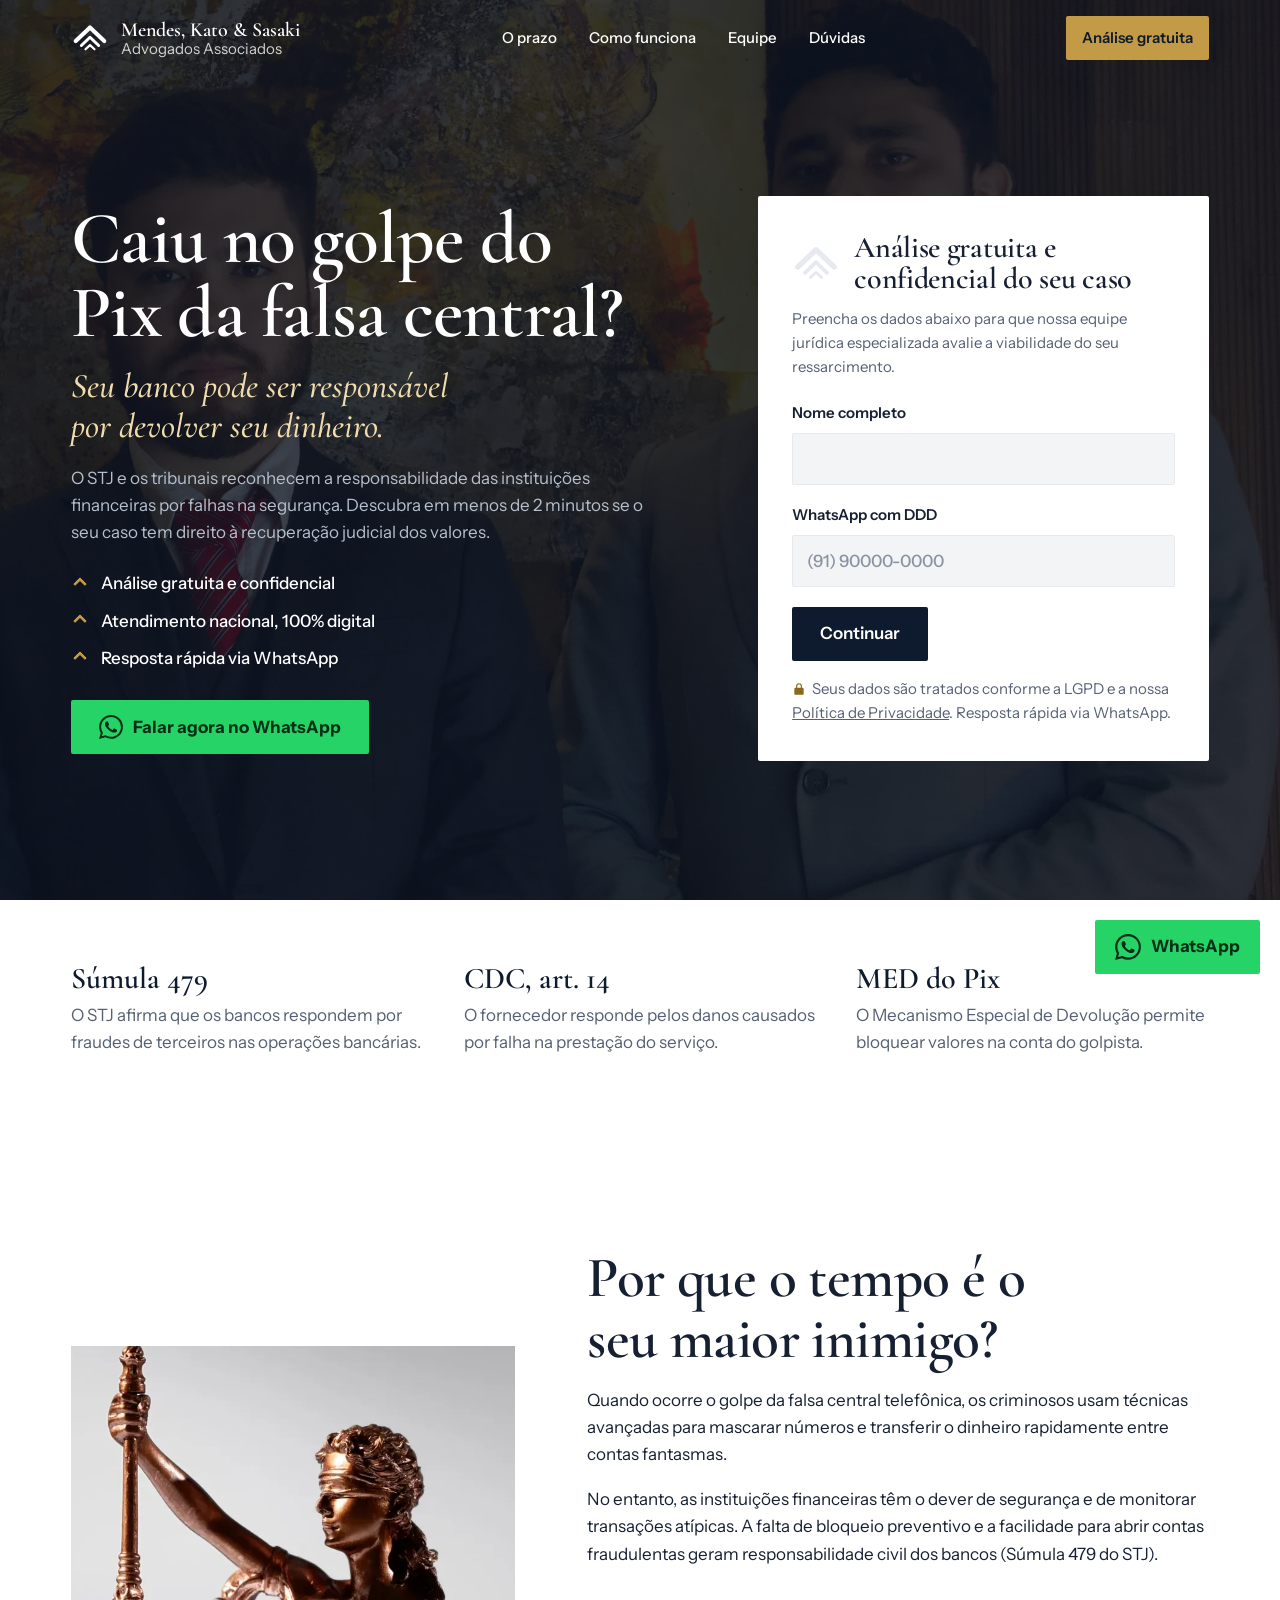
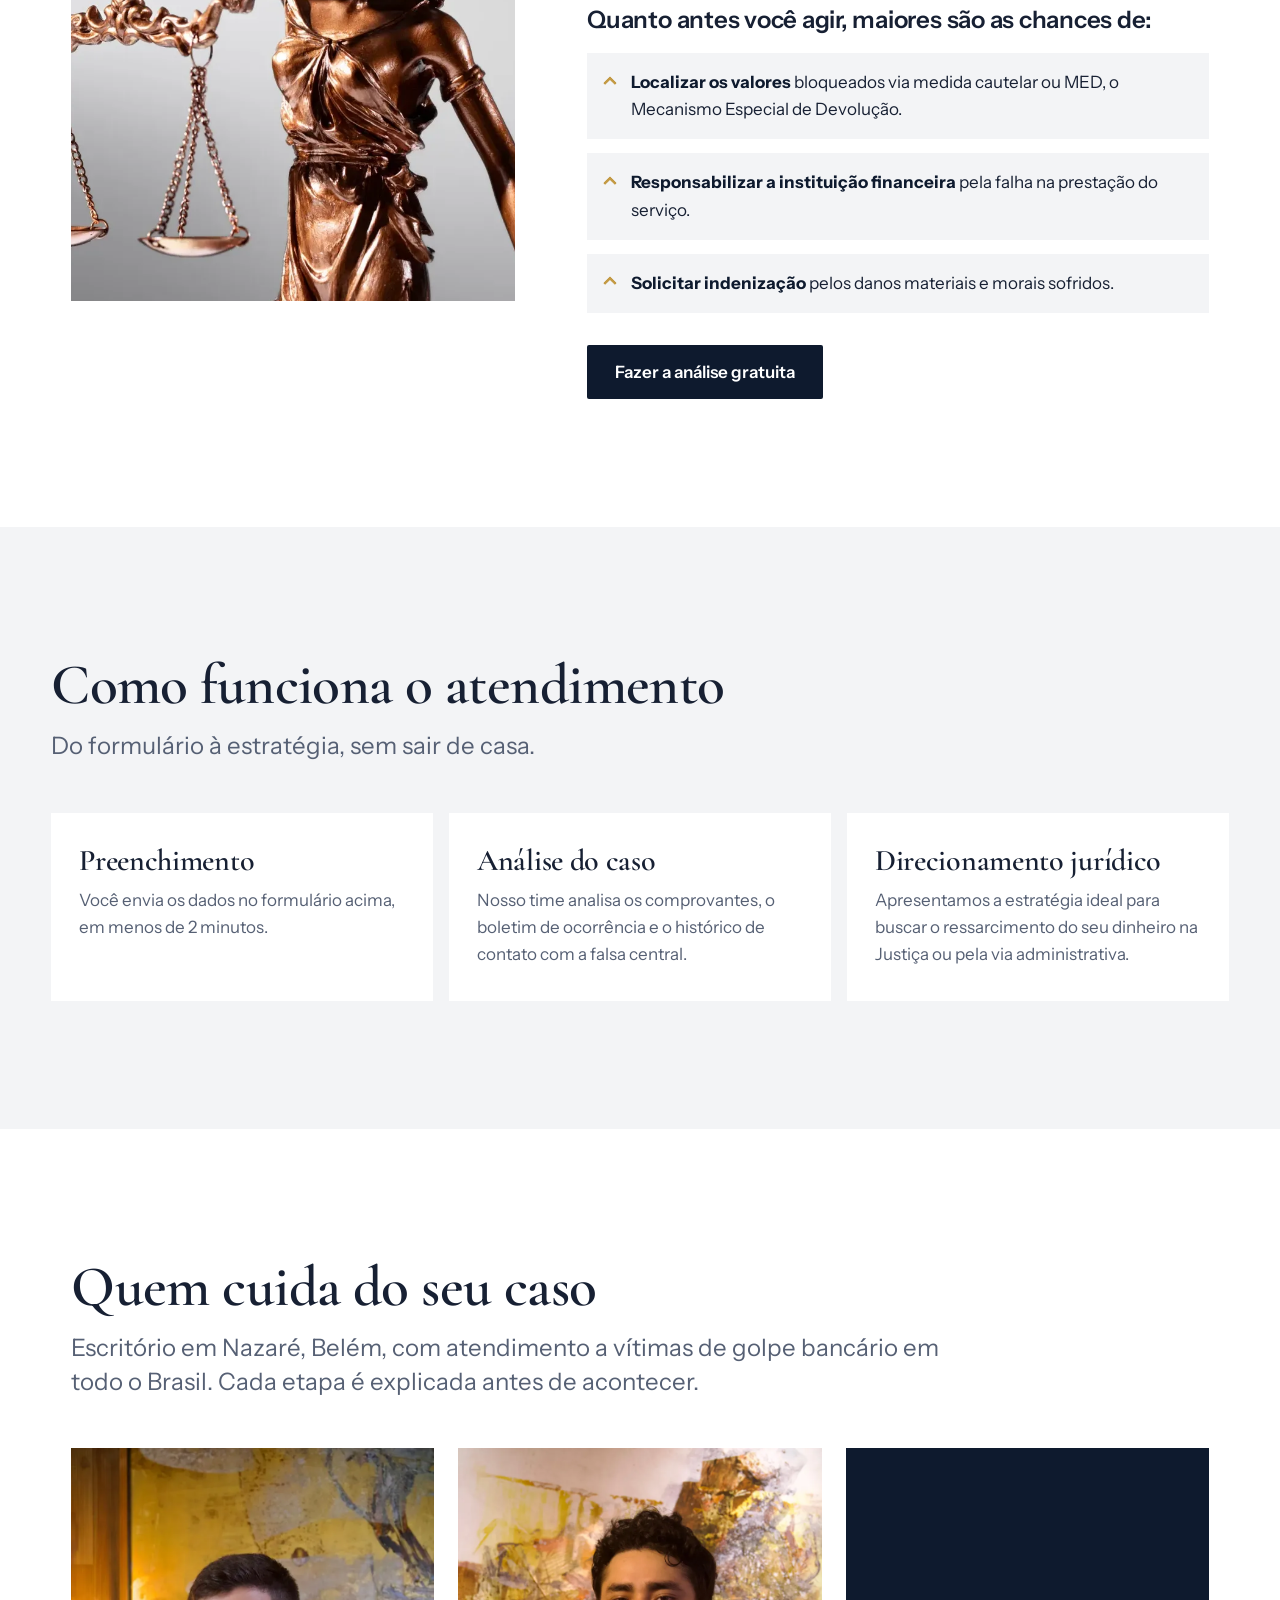
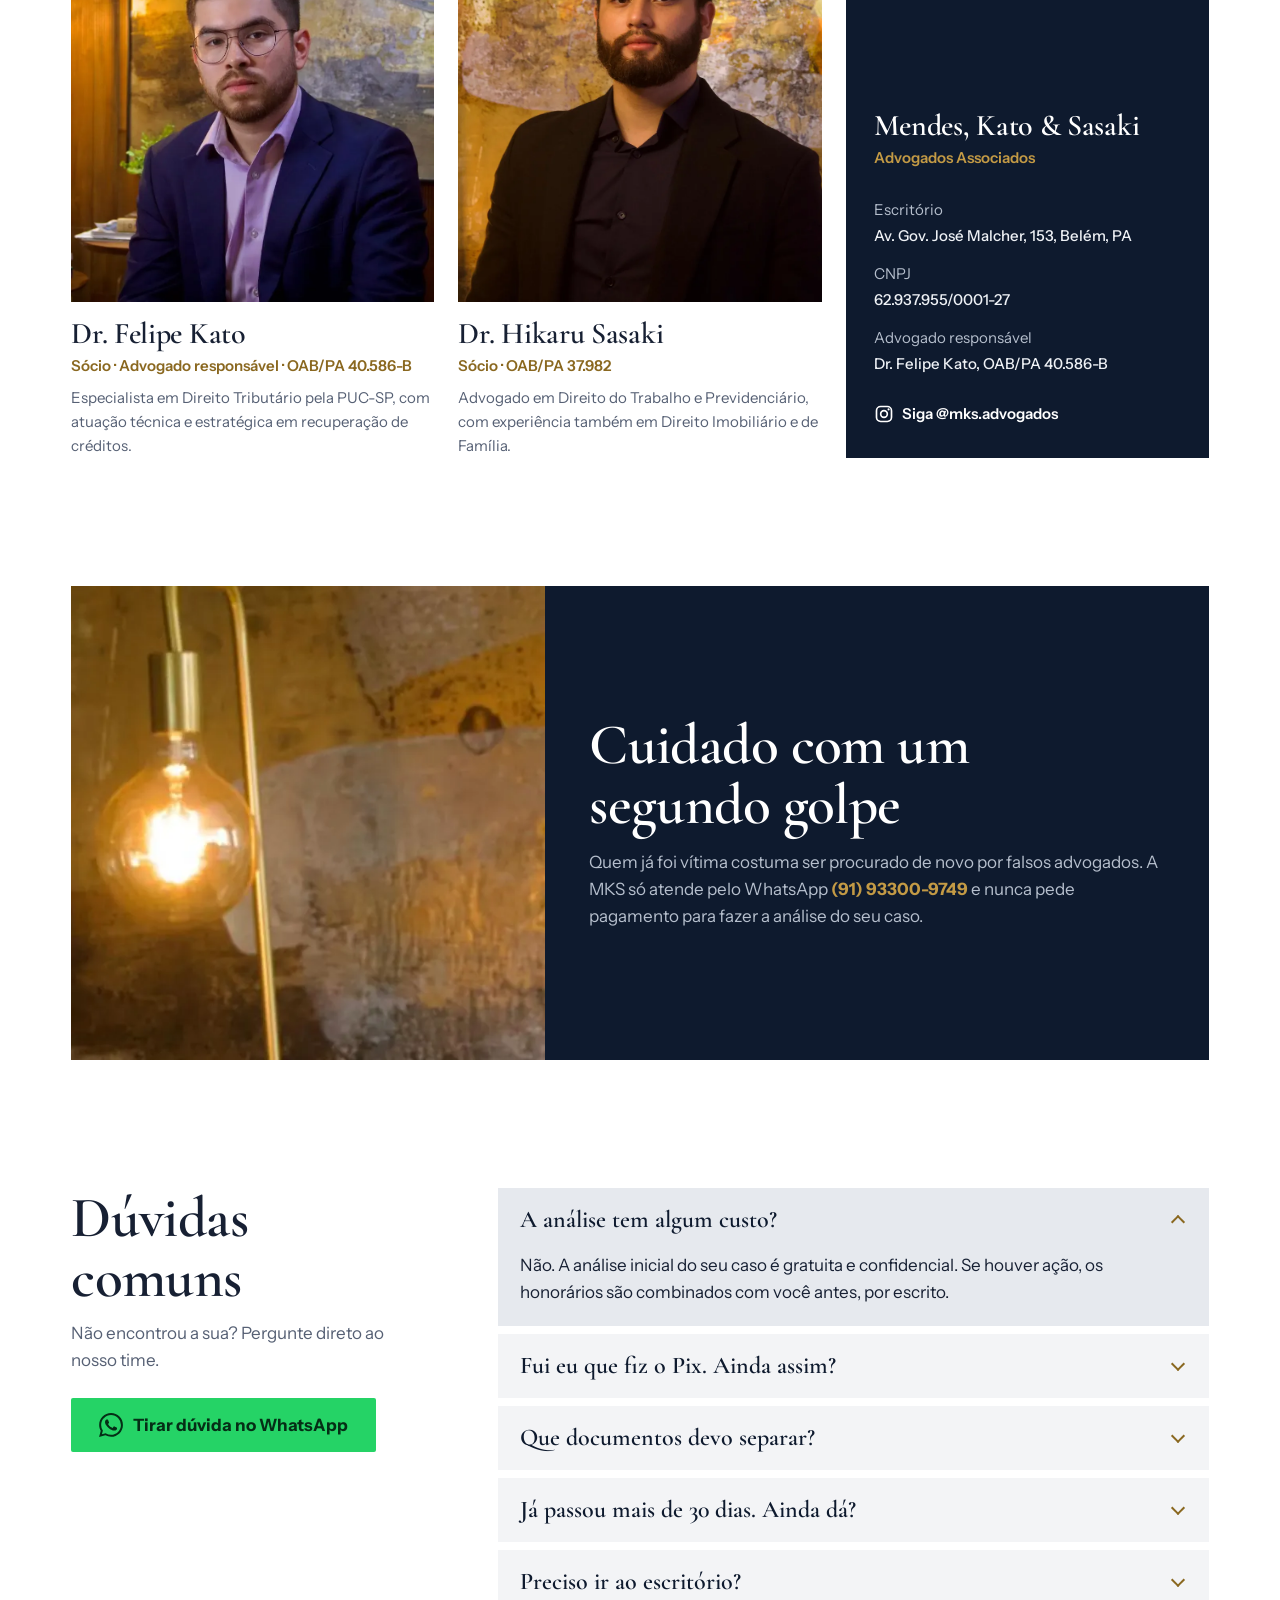
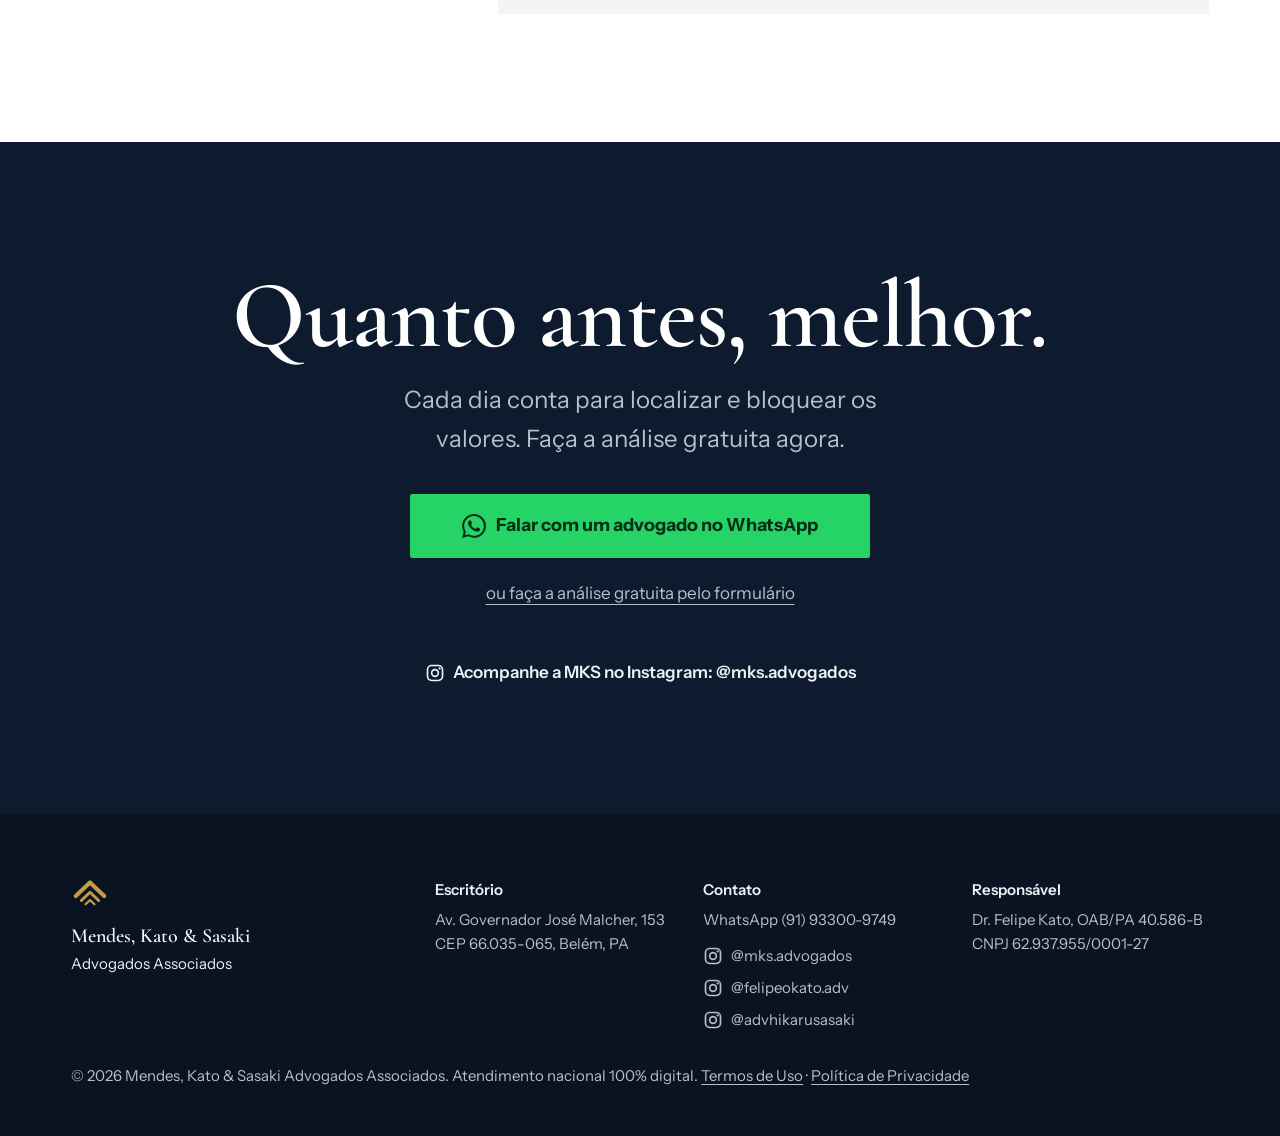
==== index.html @ 738fccf0 "Remove o Instagram dos sócios dos cards da equipe Co-Authored-By: Claude Opus 5.5 <noreply@anthropic" ====
<!doctype html>
<html lang="pt-BR">
<head>
  <meta charset="utf-8">
  <meta name="viewport" content="width=device-width, initial-scale=1">
  <title>Golpe do Pix da Falsa Central | MKS Advogados</title>
  <meta name="description" content="Caiu no golpe do Pix da falsa central? Seu banco pode ser responsável por devolver seu dinheiro. Análise gratuita e confidencial do seu caso pelo WhatsApp.">
  <meta name="theme-color" content="#0e1a2e">
  <meta property="og:title" content="Caiu no golpe do Pix da falsa central?">
  <meta property="og:description" content="Seu banco pode ser responsável por devolver seu dinheiro. Descubra em menos de 2 minutos.">
  <meta property="og:image" content="img/socios-wide.webp">
  <link rel="icon" href="favicon.ico">
  <link rel="preconnect" href="https://fonts.googleapis.com">
  <link rel="preconnect" href="https://fonts.gstatic.com" crossorigin>
  <link href="https://fonts.googleapis.com/css2?family=Cormorant+Garamond:ital,wght@0,500;0,600;1,500&family=Instrument+Sans:wght@400;500;600&display=swap" rel="stylesheet">
  <link rel="preload" as="image" href="img/socios-wide.webp">
  <link rel="stylesheet" href="css/style.css">
  <script>document.documentElement.classList.add('js')</script>
  <!-- Google Analytics, mesmo ID do site institucional -->
  <script async src="https://www.googletagmanager.com/gtag/js?id=G-9BD24FG4YH"></script>
  <script>
    window.dataLayer = window.dataLayer || [];
    function gtag() { dataLayer.push(arguments); }
    gtag('js', new Date());
    gtag('config', 'G-9BD24FG4YH');
  </script>
</head>
<body>
  <svg width="0" height="0" style="position:absolute" aria-hidden="true">
    <symbol id="wa" viewBox="0 0 24 24"><path fill="currentColor" d="M17.47 14.38c-.3-.15-1.76-.87-2.03-.97-.27-.1-.47-.15-.67.15-.2.3-.77.97-.94 1.16-.17.2-.35.22-.64.07-.3-.15-1.26-.46-2.39-1.47-.88-.79-1.48-1.76-1.65-2.06-.17-.3-.02-.46.13-.6.13-.14.3-.35.45-.52.15-.17.2-.3.3-.5.1-.2.05-.37-.03-.52-.07-.15-.67-1.61-.92-2.2-.24-.58-.49-.5-.67-.51h-.57c-.2 0-.52.07-.79.37-.27.3-1.04 1.02-1.04 2.48s1.07 2.88 1.21 3.07c.15.2 2.1 3.2 5.08 4.49.71.31 1.26.49 1.7.63.71.22 1.36.19 1.87.12.57-.09 1.76-.72 2-1.42.25-.69.25-1.29.18-1.41-.08-.13-.28-.2-.57-.35M12.05 21.79h-.01a9.87 9.87 0 0 1-5.03-1.38l-.36-.21-3.74.98 1-3.65-.24-.37a9.86 9.86 0 0 1-1.51-5.26c0-5.45 4.44-9.88 9.89-9.88 2.64 0 5.12 1.03 6.99 2.9a9.83 9.83 0 0 1 2.89 6.99c0 5.45-4.44 9.88-9.88 9.88m8.41-18.3A11.82 11.82 0 0 0 12.05 0C5.5 0 .16 5.34.16 11.89c0 2.1.55 4.14 1.59 5.95L.06 24l6.3-1.65a11.88 11.88 0 0 0 5.68 1.45h.01c6.55 0 11.89-5.34 11.89-11.89 0-3.18-1.24-6.17-3.48-8.42Z"/></symbol>
    <symbol id="mark" viewBox="0 0 100 80"><g fill="none" stroke="currentColor" stroke-linecap="round" stroke-linejoin="round"><path d="M12 48 50 12l38 36" stroke-width="11"/><path d="M27 60 50 38l23 22" stroke-width="8"/><path d="M38 70 50 59l12 11" stroke-width="6"/></g></symbol>
    <symbol id="ig" viewBox="0 0 24 24"><g fill="none" stroke="currentColor" stroke-width="2"><rect x="3" y="3" width="18" height="18" rx="5"/><circle cx="12" cy="12" r="4"/></g><circle cx="17.5" cy="6.5" r="1.3" fill="currentColor"/></symbol>
    <symbol id="lock" viewBox="0 0 24 24"><path fill="currentColor" d="M12 2a5 5 0 0 0-5 5v3H6a2 2 0 0 0-2 2v8a2 2 0 0 0 2 2h12a2 2 0 0 0 2-2v-8a2 2 0 0 0-2-2h-1V7a5 5 0 0 0-5-5Zm-3 8V7a3 3 0 1 1 6 0v3H9Z"/></symbol>
  </svg>

  <header class="top" id="topo">
    <a class="logo" href="#topo" aria-label="Mendes, Kato e Sasaki Advogados Associados, início">
      <svg class="logo-mark" aria-hidden="true"><use href="#mark"/></svg>
      <span class="logo-text"><span class="logo-name"><span class="logo-long">Mendes, Kato &amp; Sasaki</span><span class="logo-short">MKS Advogados</span></span><span class="logo-sub">Advogados Associados</span></span>
    </a>
    <nav class="top-nav" aria-label="Seções">
      <a href="#prazo">O prazo</a>
      <a href="#como">Como funciona</a>
      <a href="#equipe">Equipe</a>
      <a href="#duvidas">Dúvidas</a>
    </nav>
    <a class="btn btn-gold top-cta" href="#analise">Análise gratuita</a>
  </header>

  <main>
    <!-- Hero: foto dos sócios com véu navy, título à esquerda, formulário em card -->
    <section class="hero" aria-labelledby="hero-title">
      <img class="hero-bg" src="img/socios-wide.webp" width="2200" height="1377" alt="" fetchpriority="high">
      <div class="hero-inner">
        <div class="hero-copy">
          <h1 id="hero-title">Caiu no golpe do Pix da falsa central?</h1>
          <p class="hero-claim">Seu banco pode ser responsável por devolver seu dinheiro.</p>
          <p class="hero-lead">O STJ e os tribunais reconhecem a responsabilidade das instituições financeiras por falhas na segurança. Descubra em menos de 2 minutos se o seu caso tem direito à recuperação judicial dos valores.</p>
          <ul class="hero-points">
            <li>Análise gratuita e confidencial</li>
            <li>Atendimento nacional, 100% digital</li>
            <li>Resposta rápida via WhatsApp</li>
          </ul>
          <a class="btn btn-wa hero-wa" href="https://wa.me/5591933009749?text=Ol%C3%A1!%20Vim%20pelo%20site%20e%20quero%20falar%20sobre%20um%20golpe%20do%20Pix." target="_blank" rel="noopener"><svg aria-hidden="true"><use href="#wa"/></svg>Falar agora no WhatsApp</a>
        </div>

        <!-- Formulário: as três divisas do logo marcam as três etapas -->
        <div class="quiz" id="analise">
          <div class="quiz-head">
            <svg class="quiz-mark" viewBox="0 0 100 80" aria-hidden="true">
              <g fill="none" stroke-linecap="round" stroke-linejoin="round">
                <path class="chev chev-3" d="M12 48 50 12l38 36" stroke-width="11"/>
                <path class="chev chev-2" d="M27 60 50 38l23 22" stroke-width="8"/>
                <path class="chev chev-1" d="M38 70 50 59l12 11" stroke-width="6"/>
              </g>
            </svg>
            <h2 id="quiz-title">Análise gratuita e confidencial do seu caso</h2>
          </div>
          <p class="quiz-intro">Preencha os dados abaixo para que nossa equipe jurídica especializada avalie a viabilidade do seu ressarcimento.</p>
          <form class="quiz-form" id="quiz" novalidate aria-labelledby="quiz-title">
            <p class="sr-only" aria-live="polite" id="quiz-status">Etapa 1 de 3</p>

            <fieldset class="step is-on" data-step="1">
              <legend class="sr-only">Seus dados de contato</legend>
              <div class="field">
                <label for="nome">Nome completo</label>
                <input id="nome" name="nome" type="text" autocomplete="name" required aria-describedby="nome-erro">
                <p class="field-error" id="nome-erro" hidden>Escreva seu nome completo.</p>
              </div>
              <div class="field">
                <label for="whatsapp">WhatsApp com DDD</label>
                <input id="whatsapp" name="whatsapp" type="tel" inputmode="numeric" autocomplete="tel-national" required placeholder="(91) 90000-0000" aria-describedby="whatsapp-erro">
                <p class="field-error" id="whatsapp-erro" hidden>Digite o número com DDD, por exemplo (91) 98888-7777.</p>
              </div>
              <div class="step-actions">
                <button class="btn btn-navy" type="button" data-next>Continuar</button>
              </div>
            </fieldset>

            <fieldset class="step" data-step="2">
              <legend class="sr-only">Sobre o golpe</legend>
              <fieldset class="field group" aria-describedby="valor-erro">
                <legend>Qual valor aproximado foi perdido?</legend>
                <div class="choices">
                  <label class="choice"><input type="radio" name="valor" value="Até R$ 5.000" required><span>Até R$ 5.000</span></label>
                  <label class="choice"><input type="radio" name="valor" value="R$ 5.000 a R$ 20.000"><span>R$ 5.000 a R$ 20.000</span></label>
                  <label class="choice"><input type="radio" name="valor" value="Acima de R$ 20.000"><span>Acima de R$ 20.000</span></label>
                </div>
                <p class="field-error" id="valor-erro" hidden>Escolha uma faixa de valor.</p>
              </fieldset>
              <fieldset class="field group" aria-describedby="quando-erro">
                <legend>Há quanto tempo ocorreu o golpe?</legend>
                <div class="choices choices-2">
                  <label class="choice"><input type="radio" name="quando" value="Menos de 48 horas" required><span>Menos de 48 horas</span></label>
                  <label class="choice"><input type="radio" name="quando" value="Menos de 7 dias"><span>Menos de 7 dias</span></label>
                  <label class="choice"><input type="radio" name="quando" value="Entre 7 e 30 dias"><span>Entre 7 e 30 dias</span></label>
                  <label class="choice"><input type="radio" name="quando" value="Mais de 30 dias"><span>Mais de 30 dias</span></label>
                </div>
                <p class="field-error" id="quando-erro" hidden>Escolha quando aconteceu.</p>
              </fieldset>
              <div class="step-actions">
                <button class="btn btn-navy" type="button" data-next>Continuar</button>
                <button class="link" type="button" data-back>Voltar</button>
              </div>
            </fieldset>

            <fieldset class="step" data-step="3">
              <legend class="sr-only">Seu banco</legend>
              <div class="field">
                <label for="banco">Nome do banco onde você tem conta</label>
                <input id="banco" name="banco" type="text" list="bancos" autocomplete="off" required aria-describedby="banco-erro">
                <datalist id="bancos">
                  <option value="Banpará"><option value="Banco do Brasil"><option value="Caixa"><option value="Itaú"><option value="Bradesco"><option value="Santander"><option value="Nubank"><option value="Inter"><option value="C6 Bank"><option value="PicPay"><option value="Mercado Pago"><option value="Banco da Amazônia">
                </datalist>
                <p class="field-error" id="banco-erro" hidden>Escreva o nome do seu banco.</p>
              </div>
              <div class="step-actions">
                <button class="btn btn-wa btn-cta" type="submit"><svg aria-hidden="true"><use href="#wa"/></svg>Quero verificar se posso recuperar meu dinheiro</button>
                <button class="link" type="button" data-back>Voltar</button>
              </div>
            </fieldset>
          </form>
          <p class="quiz-note"><svg aria-hidden="true"><use href="#lock"/></svg>Seus dados são tratados conforme a LGPD e a nossa <a href="privacidade.html">Política de Privacidade</a>. Resposta rápida via WhatsApp.</p>
          <noscript><p class="quiz-note"><a href="https://wa.me/5591933009749">Fale direto pelo WhatsApp: (91) 93300-9749</a></p></noscript>
        </div>
      </div>
    </section>

    <!-- Faixa de fundamentos -->
    <section class="basis" aria-labelledby="basis-title">
      <h2 id="basis-title" class="sr-only">Fundamentos</h2>
      <div class="basis-item" data-reveal>
        <p class="basis-big">Súmula 479</p>
        <p>O STJ afirma que os bancos respondem por fraudes de terceiros nas operações bancárias.</p>
      </div>
      <div class="basis-item" data-reveal>
        <p class="basis-big">CDC, art. 14</p>
        <p>O fornecedor responde pelos danos causados por falha na prestação do serviço.</p>
      </div>
      <div class="basis-item" data-reveal>
        <p class="basis-big">MED do Pix</p>
        <p>O Mecanismo Especial de Devolução permite bloquear valores na conta do golpista.</p>
      </div>
    </section>

    <!-- O prazo: foto à esquerda, texto e chances à direita -->
    <section class="split prazo" id="prazo" aria-labelledby="prazo-title">
      <figure class="split-media" data-reveal>
        <img src="img/justica.webp" width="750" height="1000" alt="Estátua da Justiça com a balança erguida" loading="lazy">
      </figure>
      <div class="split-text">
        <h2 id="prazo-title" data-reveal>Por que o tempo é o seu maior inimigo?</h2>
        <p data-reveal>Quando ocorre o golpe da falsa central telefônica, os criminosos usam técnicas avançadas para mascarar números e transferir o dinheiro rapidamente entre contas fantasmas.</p>
        <p data-reveal>No entanto, as instituições financeiras têm o dever de segurança e de monitorar transações atípicas. A falta de bloqueio preventivo e a facilidade para abrir contas fraudulentas geram responsabilidade civil dos bancos (Súmula 479 do STJ).</p>
        <h3 data-reveal>Quanto antes você agir, maiores são as chances de:</h3>
        <ul class="chances">
          <li data-reveal><strong>Localizar os valores</strong> bloqueados via medida cautelar ou MED, o Mecanismo Especial de Devolução.</li>
          <li data-reveal><strong>Responsabilizar a instituição financeira</strong> pela falha na prestação do serviço.</li>
          <li data-reveal><strong>Solicitar indenização</strong> pelos danos materiais e morais sofridos.</li>
        </ul>
        <a class="btn btn-navy" href="#analise" data-reveal>Fazer a análise gratuita</a>
      </div>
    </section>

    <!-- Como funciona: três etapas lado a lado -->
    <section class="steps" id="como" aria-labelledby="como-title">
      <div class="steps-head">
        <h2 id="como-title" data-reveal>Como funciona o atendimento</h2>
        <p data-reveal>Do formulário à estratégia, sem sair de casa.</p>
      </div>
      <ol class="steps-list">
        <li data-reveal>
          <h3>Preenchimento</h3>
          <p>Você envia os dados no formulário acima, em menos de 2 minutos.</p>
        </li>
        <li data-reveal>
          <h3>Análise do caso</h3>
          <p>Nosso time analisa os comprovantes, o boletim de ocorrência e o histórico de contato com a falsa central.</p>
        </li>
        <li data-reveal>
          <h3>Direcionamento jurídico</h3>
          <p>Apresentamos a estratégia ideal para buscar o ressarcimento do seu dinheiro na Justiça ou pela via administrativa.</p>
        </li>
      </ol>
    </section>

    <!-- Equipe -->
    <section class="team" id="equipe" aria-labelledby="team-title">
      <div class="team-head">
        <h2 id="team-title" data-reveal>Quem cuida do seu caso</h2>
        <p data-reveal>Escritório em Nazaré, Belém, com atendimento a vítimas de golpe bancário em todo o Brasil. Cada etapa é explicada antes de acontecer.</p>
      </div>
      <div class="team-grid">
        <article class="person" data-reveal>
          <div class="person-photo"><img src="img/felipe.webp" width="853" height="1066" alt="Dr. Felipe Kato" loading="lazy"></div>
          <h3>Dr. Felipe Kato</h3>
          <p class="person-role">Sócio · Advogado responsável · OAB/PA 40.586-B</p>
          <p>Especialista em Direito Tributário pela PUC-SP, com atuação técnica e estratégica em recuperação de créditos.</p>
        </article>
        <article class="person" data-reveal>
          <div class="person-photo"><img src="img/hikaru.webp" width="900" height="1125" alt="Dr. Hikaru Sasaki" loading="lazy"></div>
          <h3>Dr. Hikaru Sasaki</h3>
          <p class="person-role">Sócio · OAB/PA 37.982</p>
          <p>Advogado em Direito do Trabalho e Previdenciário, com experiência também em Direito Imobiliário e de Família.</p>
        </article>
        <aside class="team-card" data-reveal>
          <h3 class="team-card-name">Mendes, Kato &amp; Sasaki</h3>
          <p class="team-card-role">Advogados Associados</p>
          <dl>
            <div><dt>Escritório</dt><dd>Av. Gov. José Malcher, 153, Belém, PA</dd></div>
            <div><dt>CNPJ</dt><dd>62.937.955/0001-27</dd></div>
            <div><dt>Advogado responsável</dt><dd>Dr. Felipe Kato, OAB/PA 40.586-B</dd></div>
          </dl>
          <a class="team-ig" href="https://www.instagram.com/mks.advogados/" target="_blank" rel="noopener"><svg aria-hidden="true"><use href="#ig"/></svg>Siga @mks.advogados</a>
        </aside>
      </div>
    </section>

    <!-- Aviso anti-golpe -->
    <section class="alert" aria-labelledby="alert-title">
      <img class="alert-bg" src="img/luminaria.webp" width="600" height="600" alt="" loading="lazy">
      <div class="alert-text">
        <h2 id="alert-title" data-reveal>Cuidado com um segundo golpe</h2>
        <p data-reveal>Quem já foi vítima costuma ser procurado de novo por falsos advogados. A MKS só atende pelo WhatsApp <strong>(91) 93300-9749</strong> e nunca pede pagamento para fazer a análise do seu caso.</p>
      </div>
    </section>

    <!-- Dúvidas -->
    <section class="faq" id="duvidas" aria-labelledby="faq-title">
      <div class="faq-head">
        <h2 id="faq-title" data-reveal>Dúvidas comuns</h2>
        <p data-reveal>Não encontrou a sua? Pergunte direto ao nosso time.</p>
        <a class="btn btn-wa" href="https://wa.me/5591933009749?text=Ol%C3%A1!%20Tenho%20uma%20d%C3%BAvida%20sobre%20golpe%20do%20Pix." target="_blank" rel="noopener" data-reveal><svg aria-hidden="true"><use href="#wa"/></svg>Tirar dúvida no WhatsApp</a>
      </div>
      <div class="qa" data-reveal>
        <details open>
          <summary>A análise tem algum custo?</summary>
          <p>Não. A análise inicial do seu caso é gratuita e confidencial. Se houver ação, os honorários são combinados com você antes, por escrito.</p>
        </details>
        <details>
          <summary>Fui eu que fiz o Pix. Ainda assim?</summary>
          <p>Sim, vale analisar. Na falsa central, o criminoso costuma usar dados que só o banco deveria ter, e a falta de bloqueio de uma transação atípica pesa na avaliação.</p>
        </details>
        <details>
          <summary>Que documentos devo separar?</summary>
          <p>Comprovante do Pix, prints da conversa ou registro das ligações, número ou chave usada pelo golpista, extrato do dia e o boletim de ocorrência.</p>
        </details>
        <details>
          <summary>Já passou mais de 30 dias. Ainda dá?</summary>
          <p>Pode dar. O MED funciona melhor nos primeiros dias, mas a responsabilização do banco na Justiça tem prazo bem maior. Cada caso é avaliado pelos fatos.</p>
        </details>
        <details>
          <summary>Preciso ir ao escritório?</summary>
          <p>Não. O atendimento é 100% digital, pelo WhatsApp e por videochamada, em todo o Brasil.</p>
        </details>
      </div>
    </section>

    <!-- Fechamento -->
    <section class="close" aria-labelledby="close-title">
      <h2 id="close-title" data-reveal>Quanto antes, melhor.</h2>
      <p data-reveal>Cada dia conta para localizar e bloquear os valores. Faça a análise gratuita agora.</p>
      <div class="close-actions" data-reveal>
        <a class="btn btn-wa btn-big" href="https://wa.me/5591933009749?text=Ol%C3%A1!%20Vim%20pelo%20site%20e%20quero%20falar%20sobre%20um%20golpe%20do%20Pix." target="_blank" rel="noopener"><svg aria-hidden="true"><use href="#wa"/></svg>Falar com um advogado no WhatsApp</a>
        <a class="link" href="#analise">ou faça a análise gratuita pelo formulário</a>
      </div>
      <a class="close-ig" href="https://www.instagram.com/mks.advogados/" target="_blank" rel="noopener" data-reveal><svg aria-hidden="true"><use href="#ig"/></svg>Acompanhe a MKS no Instagram: @mks.advogados</a>
    </section>
  </main>

  <footer class="foot">
    <div class="foot-brand">
      <svg class="logo-mark" aria-hidden="true"><use href="#mark"/></svg>
      <p class="logo-name">Mendes, Kato &amp; Sasaki</p>
      <p>Advogados Associados</p>
    </div>
    <div><p class="foot-h">Escritório</p><p>Av. Governador José Malcher, 153<br>CEP 66.035-065, Belém, PA</p></div>
    <div><p class="foot-h">Contato</p><p><a href="https://wa.me/5591933009749" target="_blank" rel="noopener">WhatsApp (91) 93300-9749</a></p><p class="foot-social"><a href="https://www.instagram.com/mks.advogados/" target="_blank" rel="noopener"><svg aria-hidden="true"><use href="#ig"/></svg>@mks.advogados</a><a href="https://www.instagram.com/felipeokato.adv/" target="_blank" rel="noopener"><svg aria-hidden="true"><use href="#ig"/></svg>@felipeokato.adv</a><a href="https://www.instagram.com/advhikarusasaki/" target="_blank" rel="noopener"><svg aria-hidden="true"><use href="#ig"/></svg>@advhikarusasaki</a></p></div>
    <div><p class="foot-h">Responsável</p><p>Dr. Felipe Kato, OAB/PA 40.586-B<br>CNPJ 62.937.955/0001-27</p></div>
    <p class="foot-legal">© 2026 Mendes, Kato &amp; Sasaki Advogados Associados. Atendimento nacional 100% digital. <a href="privacidade.html#termos">Termos de Uso</a> · <a href="privacidade.html">Política de Privacidade</a></p>
  </footer>

  <a class="wa-tab btn-wa" href="https://wa.me/5591933009749?text=Ol%C3%A1!%20Vim%20pelo%20site%20e%20quero%20falar%20sobre%20um%20golpe%20do%20Pix." target="_blank" rel="noopener" aria-label="Falar no WhatsApp">
    <svg aria-hidden="true"><use href="#wa"/></svg><span>WhatsApp</span>
  </a>

  <script src="js/main.js" defer></script>
</body>
</html>
---- css/style.css ----
/* Mendes, Kato & Sasaki — landing golpe do Pix.
   Inspirada nos sites dos grandes escritórios: foto grande, serifa nos títulos, branco, navy e dourado. Mobile first. */
:root {
  --white: #ffffff;
  --mist: #f3f4f6;        /* faixas claras */
  --mist-2: #e6e9ee;
  --navy: #0e1a2e;        /* navy do logo */
  --navy-2: #16243d;
  --navy-deep: #0a1322;
  --ink: #172033;
  --muted: #566074;
  --on-navy: #eef1f5;
  --on-navy-muted: #b6bfcd;
  --gold: #c39a45;        /* ouro do quadro do escritório */
  --gold-hover: #d3ac5a;
  --gold-text: #8a6820;

  --m: clamp(20px, 4vw, 64px);
  --max: 1240px;
  --gap: clamp(88px, 10vw, 160px);

  --serif: "Cormorant Garamond", Georgia, serif;
  --sans: "Instrument Sans", system-ui, sans-serif;
  --step-small: 0.9375rem;
  --step-body: clamp(1rem, 0.97rem + 0.15vw, 1.0625rem);
  --step-lead: clamp(1.25rem, 1.1rem + 0.6vw, 1.5rem);
  --step-head: clamp(2.25rem, 1.5rem + 2.6vw, 3.75rem);
  --step-display: clamp(2.5rem, 1.4rem + 4vw, 5rem);

  --ease: cubic-bezier(.2, .7, .2, 1);
}

*, *::before, *::after { box-sizing: border-box; }
* { margin: 0; }
html { scroll-behavior: smooth; -webkit-text-size-adjust: 100%; }
body {
  background: var(--white); color: var(--ink);
  font: 400 var(--step-body)/1.6 var(--sans);
  -webkit-font-smoothing: antialiased; overflow-x: clip;
}
img, svg { display: block; max-width: 100%; }
img { height: auto; }
a { color: inherit; }
::selection { background: var(--gold); color: var(--navy); }
:focus-visible { outline: 3px solid var(--gold); outline-offset: 3px; }
.sr-only { position: absolute; width: 1px; height: 1px; overflow: hidden; clip-path: inset(50%); white-space: nowrap; }
h1, h2, h3 { font-family: var(--serif); font-weight: 600; letter-spacing: -0.01em; line-height: 1.05; text-wrap: balance; }
h2 { font-size: var(--step-head); }

/* Botões */
.btn {
  display: inline-flex; align-items: center; justify-content: center; gap: 10px;
  min-height: 54px; padding: 14px 28px; border: 0; border-radius: 2px;
  font: 600 var(--step-body)/1.2 var(--sans); text-decoration: none; text-align: center; cursor: pointer;
  transition: transform .25s var(--ease), background-color .25s var(--ease), color .25s;
}
.btn svg { width: 20px; height: 20px; }
.btn:hover { transform: translateY(-2px); }
.btn:active { transform: translateY(1px) scale(.98); }
.btn-gold { background: var(--gold); color: var(--navy); }
.btn-gold:hover { background: var(--gold-hover); }
.btn-navy { background: var(--navy); color: var(--white); }
.btn-navy:hover { background: var(--navy-2); }
/* CTA do WhatsApp: verde da marca, brilho que passa e pulso, pedidos do cliente */
.btn-wa {
  position: relative; overflow: hidden; isolation: isolate;
  background: #25d366; color: #052e16; font-weight: 700;
  animation: wa-pulse 2.4s ease-out infinite;
}
.btn-wa svg { width: 24px; height: 24px; flex: none; }
.btn-wa:hover { background: #2ee673; }
.btn-wa::after {
  content: ""; position: absolute; inset: 0; z-index: -1; pointer-events: none;
  background: linear-gradient(110deg, transparent 30%, rgba(255,255,255,.65) 50%, transparent 70%); /* taste-skill-ignore: brilho pedido pelo cliente */
  transform: translateX(-130%); animation: wa-sheen 3.2s ease-in-out infinite;
}
@keyframes wa-sheen { 0%, 55% { transform: translateX(-130%); } 100% { transform: translateX(130%); } }
@keyframes wa-pulse {
  0% { box-shadow: 0 0 0 0 rgba(37, 211, 102, .55); } /* taste-skill-ignore: pulso pedido pelo cliente */
  70%, 100% { box-shadow: 0 0 0 16px rgba(37, 211, 102, 0); } /* taste-skill-ignore */
}
.btn-big { min-height: 64px; padding: 18px 34px; font-size: 1.125rem; }
.hero-wa { margin-top: 28px; }

.link {
  background: none; border: 0; padding: 12px 4px; cursor: pointer; font: inherit; color: inherit;
  text-decoration: underline; text-decoration-thickness: 1px; text-underline-offset: 5px;
  transition: text-underline-offset .2s var(--ease);
}
.link:hover { text-underline-offset: 8px; }

/* ---------- Topo ---------- */
.top {
  position: fixed; inset: 0 0 auto; z-index: 30;
  display: flex; align-items: center; justify-content: space-between; gap: 24px;
  padding: 16px max(var(--m), calc((100% - var(--max)) / 2 + var(--m))); color: var(--white);
  transition: background-color .35s var(--ease), color .35s var(--ease), padding .35s var(--ease);
}
.top.is-solid { background: var(--white); color: var(--navy); padding-top: 10px; padding-bottom: 10px; }
.logo { display: flex; align-items: center; gap: 12px; text-decoration: none; }
.logo-mark { width: 38px; height: 30px; flex: none; }
.logo-text { display: grid; line-height: 1.1; }
.logo-name { font-family: var(--serif); font-size: 1.25rem; font-weight: 600; }
.logo-sub { font-size: var(--step-small); opacity: .8; }
.logo-long, .logo-sub { display: none; } /* no celular, nome curto numa linha */
.logo-name { white-space: nowrap; }
.top-nav { display: none; gap: 32px; font-size: var(--step-small); font-weight: 500; }
.top-nav a { text-decoration: none; position: relative; padding: 6px 0; }
.top-nav a::after { content: ""; position: absolute; left: 0; right: 0; bottom: 0; height: 2px; background: var(--gold); transform: scaleX(0); transform-origin: left; transition: transform .3s var(--ease); }
.top-nav a:hover::after { transform: scaleX(1); }
.top-cta { min-height: 44px; padding: 10px 16px; font-size: var(--step-small); white-space: nowrap; }

/* ---------- Hero ---------- */
.hero { position: relative; overflow: hidden; color: var(--white); background: var(--navy); }
.hero-bg {
  position: absolute; inset: 0; width: 100%; height: 100%; object-fit: cover; object-position: 50% 25%;
  animation: slowzoom 22s ease-in-out infinite alternate;
}
@keyframes slowzoom { from { transform: scale(1.02); } to { transform: scale(1.12); } }
.hero::before { content: ""; position: absolute; inset: 0; background: rgba(10, 19, 34, .78); z-index: 1; } /* véu navy sobre a foto */
.hero-inner { position: relative; z-index: 2; max-width: var(--max); margin: 0 auto; padding: 112px var(--m) 48px; display: grid; gap: 32px; }
.hero h1 { font-size: var(--step-display); line-height: 1; }
.hero-claim { margin-top: 18px; font-family: var(--serif); font-size: clamp(1.5rem, 1.2rem + 1.2vw, 2.25rem); line-height: 1.15; font-style: italic; font-weight: 500; color: #f1dcae; max-width: 26ch; }
.hero-lead { margin-top: 18px; max-width: 54ch; color: var(--on-navy-muted); }
.hero-points { list-style: none; padding: 0; margin-top: 24px; display: grid; gap: 10px; font-weight: 500; }
.hero-points li, .chances li { position: relative; padding-left: 30px; }
.hero-points li::before, .chances li::before {
  content: ""; position: absolute; left: 4px; top: .5em; width: 10px; height: 10px;
  border-left: 3px solid var(--gold); border-top: 3px solid var(--gold); border-radius: 1px;
  transform: rotate(45deg); /* a divisa do logo como marcador */
}
.hero-copy > * { animation: rise .9s var(--ease) both; }
.hero-claim { animation-delay: .1s; }
.hero-lead { animation-delay: .2s; }
.hero-points { animation-delay: .3s; }
@keyframes rise { from { opacity: 0; transform: translateY(24px); } to { opacity: 1; transform: none; } }

/* ---------- Formulário ---------- */
.quiz { background: var(--white); color: var(--ink); padding: 28px 22px; border-radius: 2px; animation: rise 1s var(--ease) .35s both; scroll-margin-top: 90px; }
.quiz-head { display: flex; align-items: center; gap: 14px; }
.quiz-mark { width: 40px; flex: none; }
.chev { stroke: var(--mist-2); transition: stroke .6s var(--ease); }
.chev.is-lit { stroke: var(--gold); }
.quiz h2 { font-size: 1.625rem; line-height: 1.05; }
.quiz-intro { margin-top: 12px; color: var(--muted); font-size: var(--step-small); }
.quiz-form { margin-top: 22px; }
.step, .group { border: 0; padding: 0; margin: 0; min-width: 0; }
.js .step { display: none; }
.js .step.is-on { display: block; animation: rise .5s var(--ease); }
.step + .step { margin-top: 28px; }
.js .step + .step { margin-top: 0; }
.field + .field { margin-top: 18px; }
.field label:not(.choice), .group legend { display: block; margin-bottom: 8px; font-weight: 600; font-size: var(--step-small); padding: 0; }
.quiz input[type="text"], .quiz input[type="tel"] {
  width: 100%; min-height: 52px; padding: 12px 14px;
  background: var(--mist); color: var(--ink);
  border: 1.5px solid var(--mist-2); border-radius: 2px;
  font: 500 var(--step-body) var(--sans); transition: border-color .2s, background-color .2s;
}
.quiz input::placeholder { color: #8a93a3; }
.quiz input:focus { outline: none; border-color: var(--gold); background: var(--white); }
.quiz input[aria-invalid="true"] { border-color: #c2412d; }
.choices { display: grid; gap: 8px; }
.choices-2 { grid-template-columns: 1fr 1fr; }
.choice { position: relative; cursor: pointer; }
.choice input { position: absolute; inset: 0; opacity: 0; cursor: pointer; }
.choice span {
  display: flex; align-items: center; justify-content: center; min-height: 50px; padding: 8px 10px;
  background: var(--mist); border: 1.5px solid var(--mist-2); border-radius: 2px;
  text-align: center; line-height: 1.2; font-weight: 500; font-size: var(--step-small);
  transition: background-color .2s, color .2s, border-color .2s, transform .2s var(--ease);
}
.choice:hover span { transform: translateY(-2px); border-color: var(--gold); }
.choice input:checked + span { background: var(--navy); border-color: var(--navy); color: var(--white); }
.choice input:focus-visible + span { outline: 3px solid var(--gold); outline-offset: 2px; }
.field-error { margin-top: 6px; color: #b23a26; font-size: var(--step-small); }
.step-actions { display: flex; flex-wrap: wrap; align-items: center; gap: 6px 18px; margin-top: 20px; }
.step-actions .btn { flex: 1 1 100%; }
.btn-cta { min-height: 62px; text-wrap: balance; }
.step-actions .btn.btn-cta { flex: 1 1 100%; min-width: 0; } /* texto longo: ocupa o card e quebra linha em vez de estourar */
.quiz-note { margin-top: 16px; font-size: var(--step-small); color: var(--muted); }
.quiz-note svg { display: inline-block; width: 14px; height: 14px; margin: 0 6px -2px 0; color: var(--gold-text); }

/* ---------- Faixa de fundamentos ---------- */
.basis { max-width: var(--max); margin: 0 auto; padding: 56px var(--m); display: grid; gap: 28px; }
.basis-big { font-family: var(--serif); font-size: 1.875rem; font-weight: 600; line-height: 1; color: var(--navy); }
.basis-item p:last-child { margin-top: 8px; color: var(--muted); max-width: 36ch; }

/* ---------- O prazo ---------- */
.split { max-width: var(--max); margin: 0 auto; padding: var(--gap) var(--m) 0; display: grid; gap: 40px; }
.split-media { margin: 0; overflow: hidden; }
.split-media img { width: 100%; aspect-ratio: 4 / 5; object-fit: cover; transition: transform 1.2s var(--ease); }
.split-media.is-in img { transform: scale(1.03); }
.split-text p { margin-top: 18px; max-width: 58ch; }
.split-text h3 { margin-top: 36px; font: 600 var(--step-lead)/1.3 var(--sans); letter-spacing: -0.01em; }
.chances { list-style: none; padding: 0; margin: 18px 0 32px; display: grid; gap: 14px; }
.chances li { padding: 16px 18px 16px 44px; background: var(--mist); }
.chances li::before { left: 18px; top: 1.45em; }
.chances strong { color: var(--navy); }

/* ---------- Como funciona ---------- */
.steps { margin-top: var(--gap); background: var(--mist); padding: var(--gap) var(--m); }
.steps-head, .steps-list { max-width: var(--max); margin-left: auto; margin-right: auto; }
.steps-head p { margin-top: 12px; color: var(--muted); font-size: var(--step-lead); }
.steps-list { list-style: none; padding: 0; margin-top: 48px; display: grid; gap: 16px; }
.steps-list li { background: var(--white); padding: 32px 28px; transition: transform .35s var(--ease); }
.steps-list li:hover { transform: translateY(-4px); }
.steps-list h3 { font-size: 1.875rem; }
.steps-list p { margin-top: 10px; color: var(--muted); }

/* ---------- Equipe ---------- */
.team { max-width: var(--max); margin: 0 auto; padding: var(--gap) var(--m) 0; }
.team-head p { margin-top: 14px; max-width: 56ch; color: var(--muted); font-size: var(--step-lead); line-height: 1.45; }
.team-grid { margin-top: 48px; display: grid; grid-template-columns: 1fr 1fr; gap: 28px 16px; }
.person-photo { overflow: hidden; }
.person-photo img { width: 100%; aspect-ratio: 4 / 5; object-fit: cover; object-position: 50% 20%; transition: transform .8s var(--ease); }
.person:hover .person-photo img { transform: scale(1.05); }
.person h3 { margin-top: 16px; font-size: 1.875rem; }
.person-role { margin-top: 4px; color: var(--gold-text); font-weight: 600; font-size: var(--step-small); }
.person p:not(.person-role) { margin-top: 8px; font-size: var(--step-small); color: var(--muted); }
.team-card { grid-column: 1 / -1; margin-top: 24px; background: var(--navy); color: var(--on-navy); padding: 32px 28px; display: grid; align-content: start; gap: 4px; }
.team-card-name { font-size: 1.875rem; color: var(--white); }
.team-card-role { color: var(--gold); font-weight: 600; font-size: var(--step-small); }
.team-card dl { margin-top: 24px; display: grid; gap: 14px; font-size: var(--step-small); }
.team-card dt { color: var(--on-navy-muted); }
.team-card dd { margin: 2px 0 0; font-weight: 500; }

/* ---------- Aviso anti-golpe ---------- */
.alert { margin: var(--gap) auto 0; max-width: var(--max); padding: 0 var(--m); display: grid; }
.alert-bg { width: 100%; aspect-ratio: 16 / 9; object-fit: cover; object-position: 30% 50%; }
.alert-text { background: var(--navy); color: var(--on-navy); padding: 32px 28px; }
.alert-text h2 { color: var(--white); }
.alert-text p { margin-top: 14px; max-width: 54ch; color: var(--on-navy-muted); }
.alert-text strong { color: var(--gold); }

/* ---------- Dúvidas ---------- */
.faq { max-width: var(--max); margin: 0 auto; padding: var(--gap) var(--m) 0; display: grid; gap: 36px; }
.faq-head p { margin-top: 12px; color: var(--muted); }
.faq-head .btn { margin-top: 24px; }
.qa { display: grid; gap: 8px; }
details { background: var(--mist); padding: 0 22px; transition: background-color .25s; }
details[open] { background: var(--mist-2); }
summary {
  position: relative; cursor: pointer; list-style: none; min-height: 64px;
  display: flex; align-items: center; padding: 14px 40px 14px 0;
  font-family: var(--serif); font-size: 1.5rem; font-weight: 600; line-height: 1.15; color: var(--navy);
}
summary::-webkit-details-marker { display: none; }
summary::after {
  content: ""; position: absolute; right: 4px; top: 50%; width: 10px; height: 10px;
  border-right: 2px solid var(--gold-text); border-bottom: 2px solid var(--gold-text);
  transform: translateY(-70%) rotate(45deg); transition: transform .3s var(--ease);
}
details[open] summary::after { transform: translateY(-30%) rotate(-135deg); }
details p { padding: 0 0 20px; max-width: 62ch; color: var(--ink); }
details[open] p { animation: rise .45s var(--ease); }

/* ---------- Fechamento ---------- */
.close { margin-top: var(--gap); background: var(--navy); color: var(--on-navy); padding: var(--gap) var(--m); text-align: center; display: grid; justify-items: center; }
.close h2 { font-size: clamp(3rem, 2rem + 5vw, 6.5rem); color: var(--white); line-height: .95; }
.close p { margin-top: 20px; font-size: var(--step-lead); color: var(--on-navy-muted); max-width: 34ch; }
.close-actions { margin-top: 36px; display: grid; justify-items: center; gap: 10px; width: 100%; }
.close-actions .btn { width: min(100%, 460px); }
.close-actions .link { color: var(--on-navy-muted); }
.close-ig, .team-ig, .person-ig, .foot-social a { display: inline-flex; align-items: center; gap: 8px; text-decoration: none; transition: color .2s, transform .2s var(--ease); }
.close-ig svg, .team-ig svg, .person-ig svg, .foot-social svg { width: 20px; height: 20px; flex: none; }
.close-ig { margin-top: 40px; color: var(--on-navy); font-weight: 600; }
.close-ig:hover, .team-ig:hover { color: var(--gold); transform: translateY(-2px); }
.person-ig { margin-top: 12px; color: var(--navy); font-weight: 600; font-size: var(--step-small); }
.person-ig:hover { color: var(--gold-text); }
.team-ig { margin-top: 22px; color: var(--white); font-weight: 600; font-size: var(--step-small); }
.foot-social { margin-top: 12px; display: grid; gap: 8px; }

/* ---------- Rodapé ---------- */
.foot { background: var(--navy-deep); color: var(--on-navy-muted); padding: 64px max(var(--m), calc((100% - var(--max)) / 2 + var(--m))) 96px; display: grid; gap: 32px; font-size: var(--step-small); }
.foot-brand { color: var(--on-navy); }
.foot-brand .logo-mark { color: var(--gold); margin-bottom: 12px; }
.foot-h { color: var(--on-navy); font-weight: 600; margin-bottom: 6px; }
.foot a { text-decoration: none; transition: color .2s; }
.foot a:hover { color: var(--gold); }
.foot-legal { font-size: var(--step-small); }
.foot-legal a { text-decoration: underline; text-underline-offset: 3px; }

/* Aba fixa do WhatsApp */
.wa-tab {
  position: fixed; right: 12px; bottom: 12px; z-index: 25;
  display: flex; align-items: center; justify-content: center; gap: 10px;
  width: 54px; min-height: 54px; padding: 0; border-radius: 2px;
  background: #25d366; color: #052e16; font-weight: 700; text-decoration: none;
  transform: translateY(calc(100% + 40px)); transition: transform .5s var(--ease), background-color .2s;
}
.wa-tab svg { width: 26px; height: 26px; }
.wa-tab span { display: none; } /* no celular só o ícone, para não cobrir texto */
.wa-tab.is-on { transform: none; }
.wa-tab:hover { background: #2ee673; }
html:not(.js) .wa-tab { transform: none; }

/* Entradas ao rolar */
.js [data-reveal] { opacity: 0; transform: translateY(28px); transition: opacity .8s var(--ease), transform .8s var(--ease); transition-delay: var(--d, 0ms); }
.js [data-reveal].is-in { opacity: 1; transform: none; }

/* ---------- Tablet ---------- */
@media (min-width: 768px) {
  .logo-long, .logo-sub { display: inline; }
  .logo-sub { display: block; }
  .logo-short { display: none; }
  .hero-inner { padding-top: 132px; padding-bottom: 72px; }
  .quiz { padding: 36px 34px; }
  .quiz h2 { font-size: 1.875rem; }
  .quiz-mark { width: 48px; }
  .choices { grid-template-columns: repeat(3, 1fr); }
  .choices-2 { grid-template-columns: 1fr 1fr; }
  .step-actions .btn { flex: 0 0 auto; }
  .basis { grid-template-columns: repeat(3, 1fr); gap: 40px; padding-top: 64px; padding-bottom: 64px; }
  .steps-list { grid-template-columns: repeat(3, 1fr); }
  .team-grid { grid-template-columns: 1fr 1fr; gap: 32px 24px; }
  .alert { grid-template-columns: 5fr 7fr; }
  .alert-bg { aspect-ratio: auto; height: 100%; }
  .alert-text { padding: 48px 44px; display: grid; align-content: center; }
  .foot { grid-template-columns: 1.4fr 1fr 1fr 1fr; padding-bottom: 48px; }
  .foot-legal { grid-column: 1 / -1; }
  .wa-tab { right: 20px; bottom: 20px; width: auto; padding: 0 20px; }
  .wa-tab span { display: inline; }
}

/* ---------- Desktop ---------- */
@media (min-width: 1024px) {
  .top-nav { display: flex; }
  .hero { min-height: 100svh; display: grid; align-items: center; }
  .hero-inner { grid-template-columns: 7fr 5fr; gap: 56px; align-items: center; padding-top: 128px; width: 100%; }
  .hero-bg { object-position: 50% 30%; }
  .choices { grid-template-columns: 1fr; }
  .choices-2 { grid-template-columns: 1fr 1fr; }
  .split { grid-template-columns: 5fr 7fr; gap: 72px; align-items: center; }
  .team-grid { grid-template-columns: 1fr 1fr 1fr; }
  .team-card { grid-column: auto; align-content: end; margin-top: 0; }
  .faq { grid-template-columns: 4fr 8fr; gap: 72px; align-items: start; }
  .faq-head { position: sticky; top: 110px; }
}

@media (prefers-reduced-motion: reduce) {
  html { scroll-behavior: auto; }
  *, *::before, *::after { animation: none !important; transition-duration: .01ms !important; }
  .js [data-reveal] { opacity: 1; transform: none; }
}

/* ---------- Termos e privacidade ---------- */
.doc { max-width: 720px; padding: 72px var(--m) 0; margin: 0 auto; }
.doc h1 { font-size: var(--step-head); }
.doc h1 + p { margin-top: 12px; color: var(--muted); }
.doc .doc-part { margin-top: 96px; font-size: var(--step-head); }
.doc h2 { margin-top: 40px; font-size: 1.75rem; }
.doc p { margin-top: 12px; }
.doc-bar { display: flex; justify-content: space-between; align-items: center; padding: 20px var(--m); font-size: var(--step-small); background: var(--navy); color: var(--white); }
.doc-bar a { display: flex; align-items: center; gap: 10px; text-decoration: none; font-weight: 600; }
.doc-bar svg { width: 30px; height: 24px; }
.doc + .foot { margin-top: var(--gap); }
.foot-cols { display: contents; }
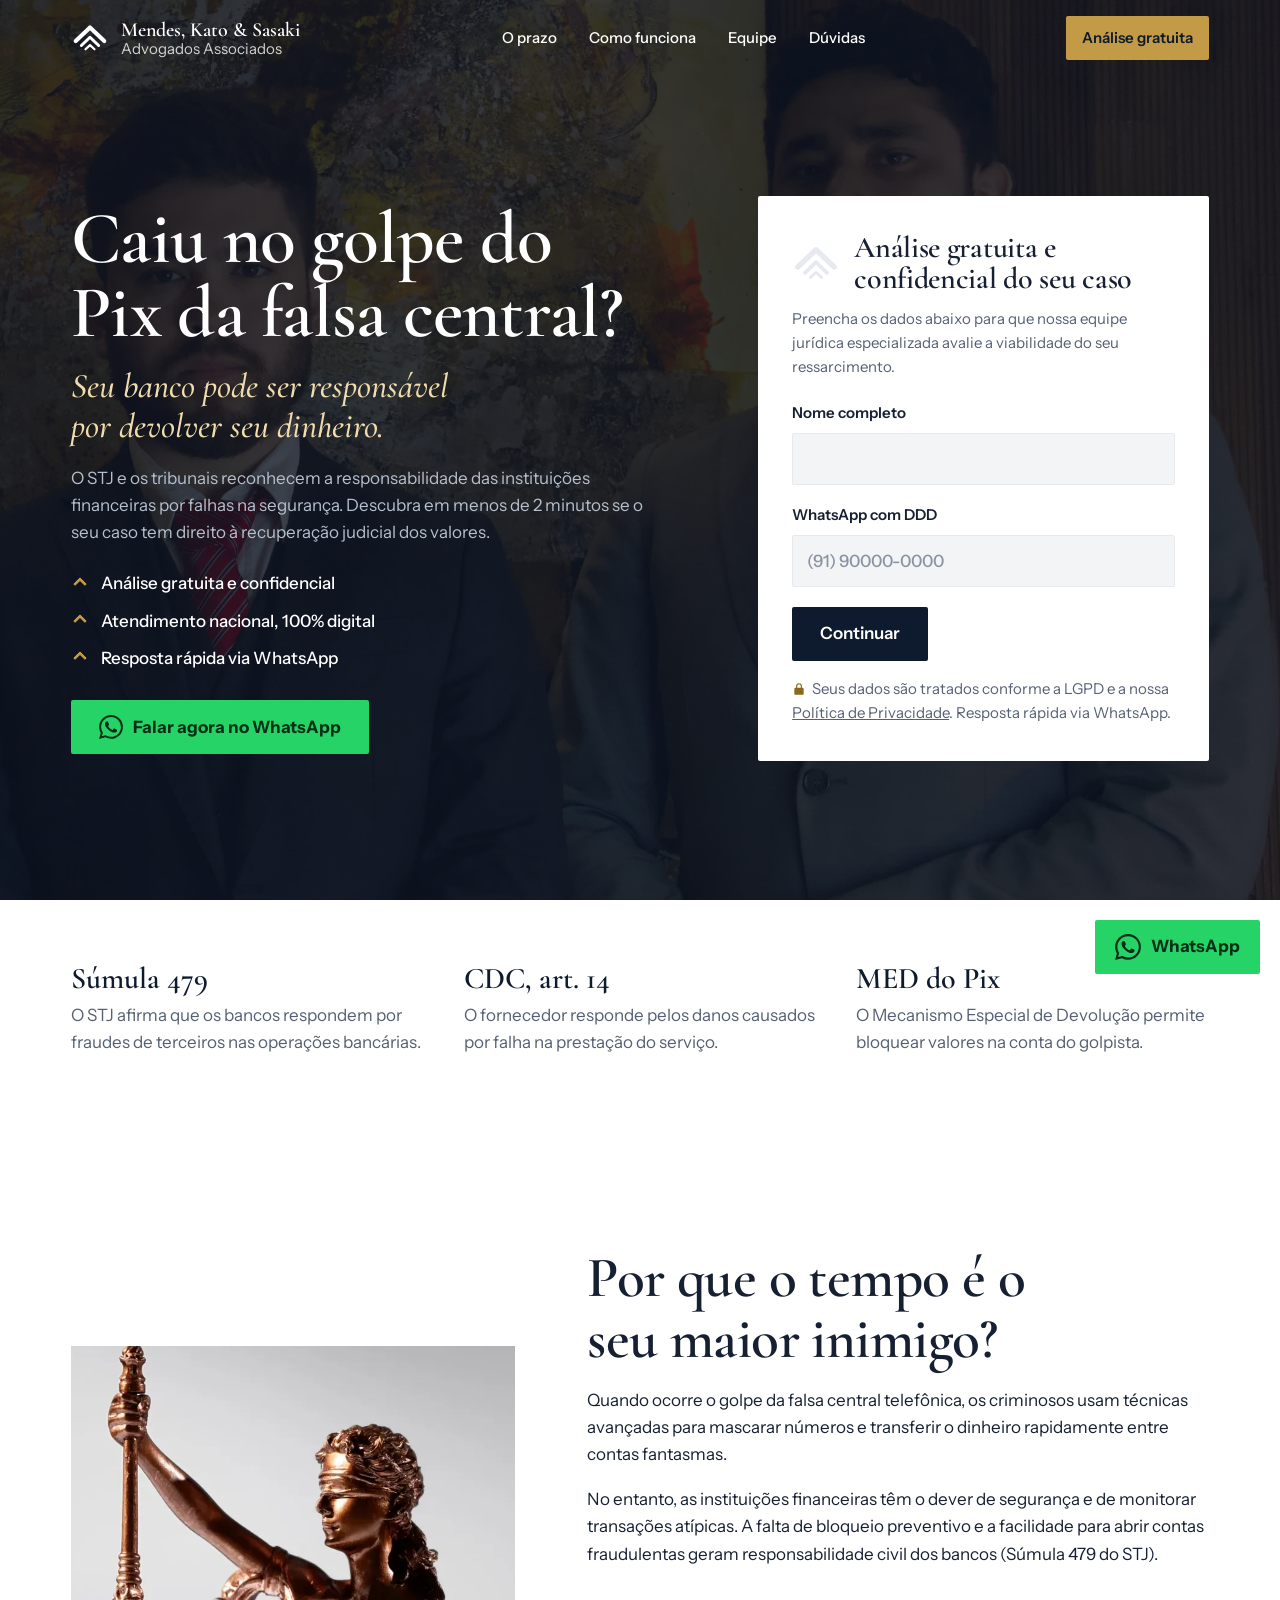
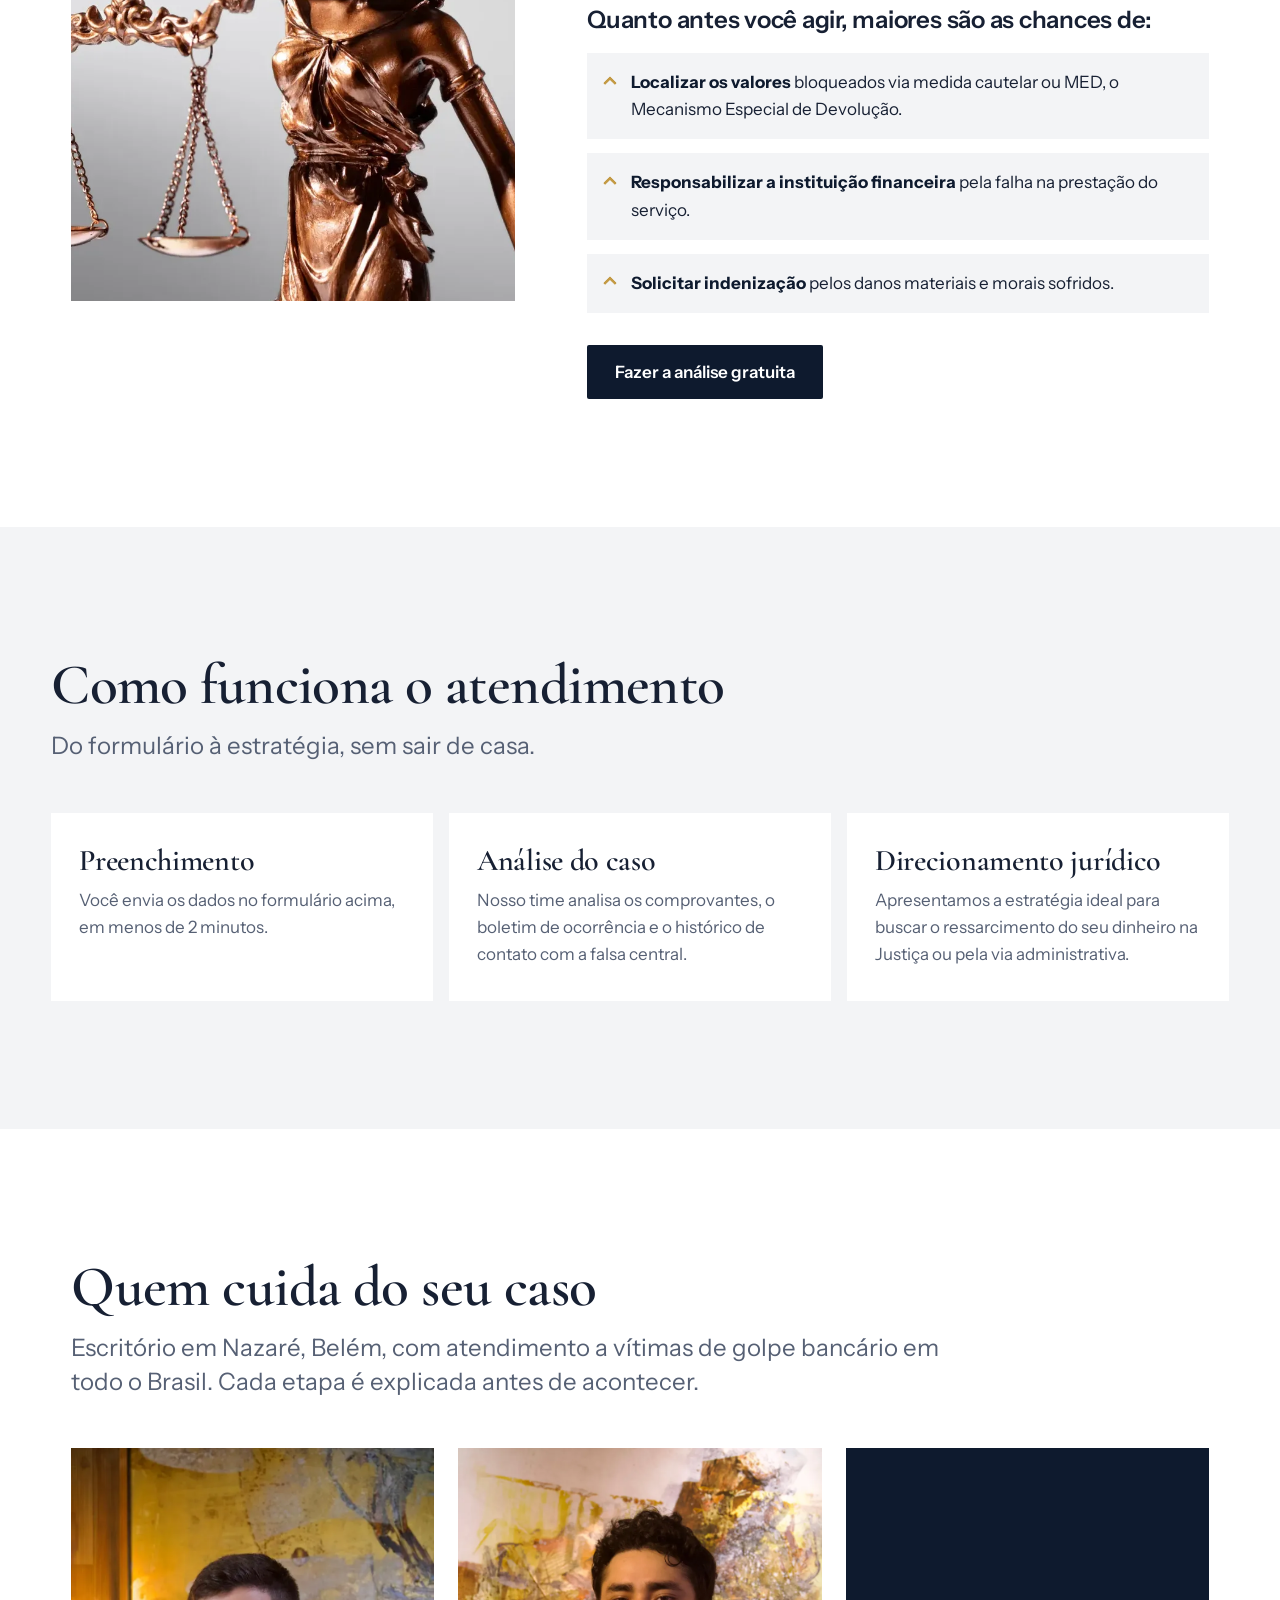
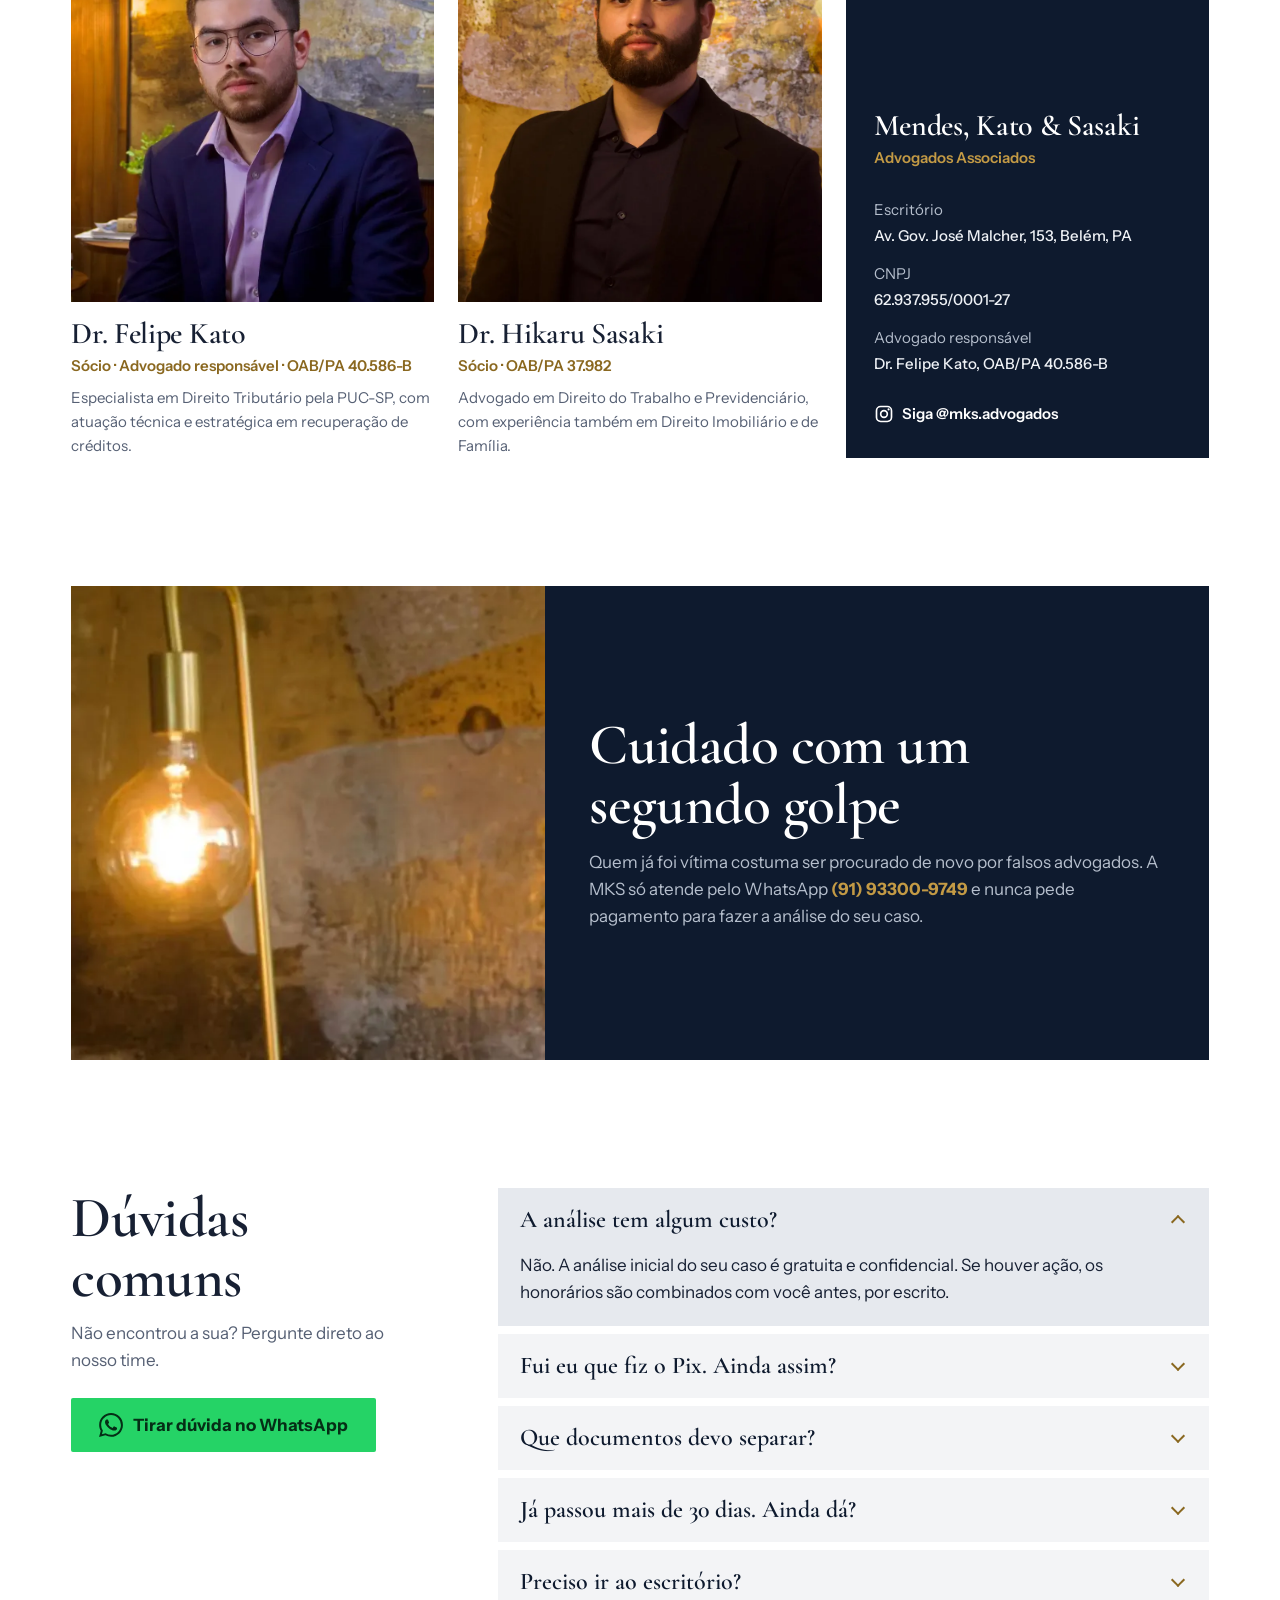
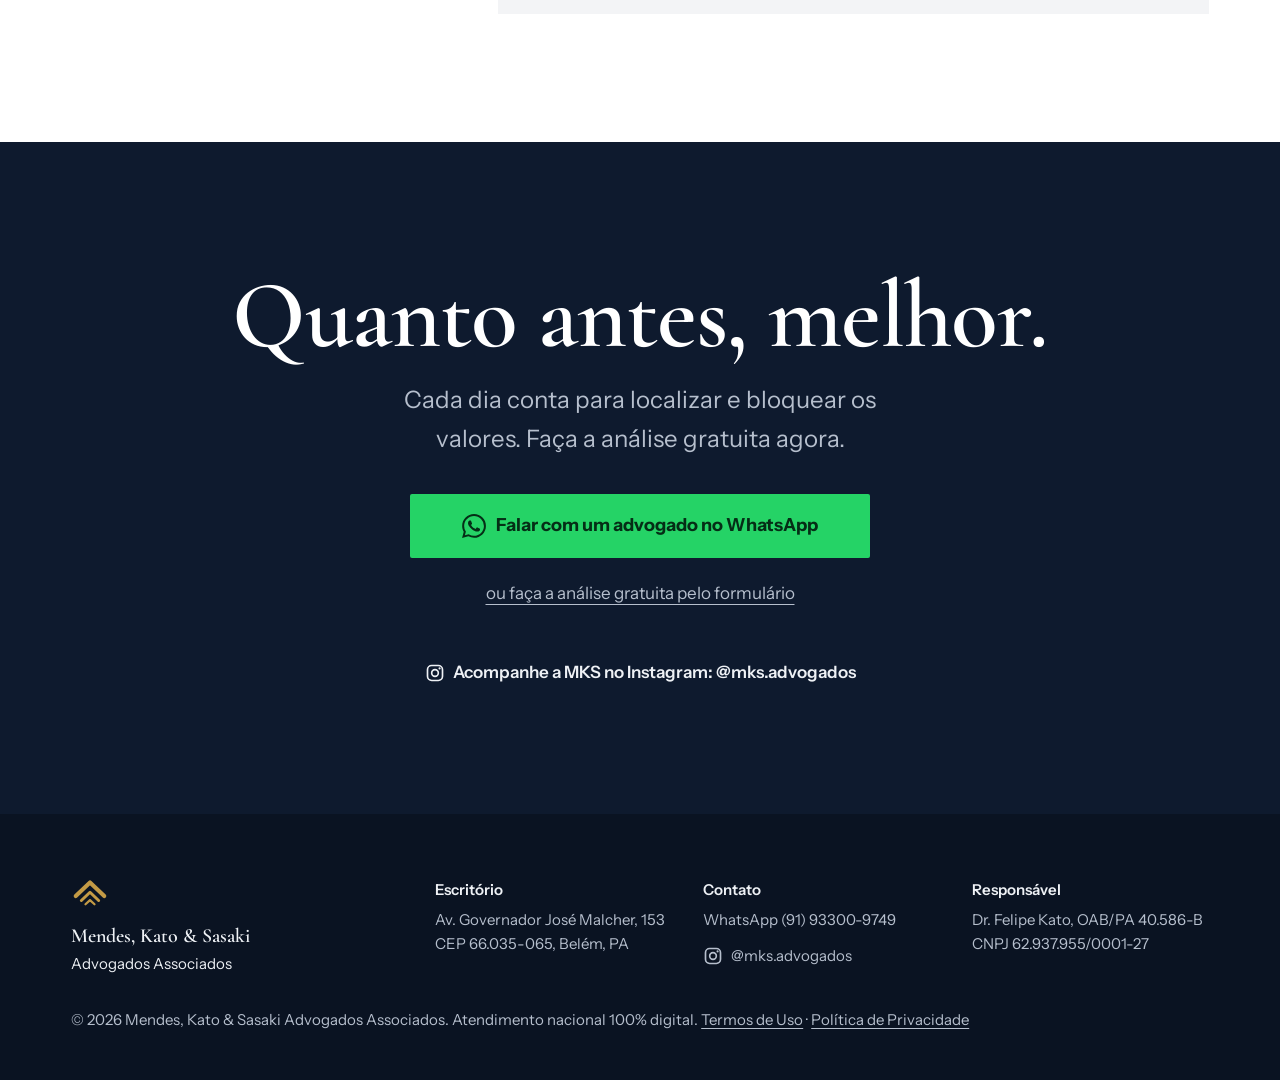
==== commit e14535ee: "Remove o Instagram dos sócios do rodapé Fica só o @mks.advogados. Handoff atualizado.  Co-Authored-B" ====
--- a/index.html
+++ b/index.html
@@ -295,7 +295,7 @@
       <p>Advogados Associados</p>
     </div>
     <div><p class="foot-h">Escritório</p><p>Av. Governador José Malcher, 153<br>CEP 66.035-065, Belém, PA</p></div>
-    <div><p class="foot-h">Contato</p><p><a href="https://wa.me/5591933009749" target="_blank" rel="noopener">WhatsApp (91) 93300-9749</a></p><p class="foot-social"><a href="https://www.instagram.com/mks.advogados/" target="_blank" rel="noopener"><svg aria-hidden="true"><use href="#ig"/></svg>@mks.advogados</a><a href="https://www.instagram.com/felipeokato.adv/" target="_blank" rel="noopener"><svg aria-hidden="true"><use href="#ig"/></svg>@felipeokato.adv</a><a href="https://www.instagram.com/advhikarusasaki/" target="_blank" rel="noopener"><svg aria-hidden="true"><use href="#ig"/></svg>@advhikarusasaki</a></p></div>
+    <div><p class="foot-h">Contato</p><p><a href="https://wa.me/5591933009749" target="_blank" rel="noopener">WhatsApp (91) 93300-9749</a></p><p class="foot-social"><a href="https://www.instagram.com/mks.advogados/" target="_blank" rel="noopener"><svg aria-hidden="true"><use href="#ig"/></svg>@mks.advogados</a></p></div>
     <div><p class="foot-h">Responsável</p><p>Dr. Felipe Kato, OAB/PA 40.586-B<br>CNPJ 62.937.955/0001-27</p></div>
     <p class="foot-legal">© 2026 Mendes, Kato &amp; Sasaki Advogados Associados. Atendimento nacional 100% digital. <a href="privacidade.html#termos">Termos de Uso</a> · <a href="privacidade.html">Política de Privacidade</a></p>
   </footer>
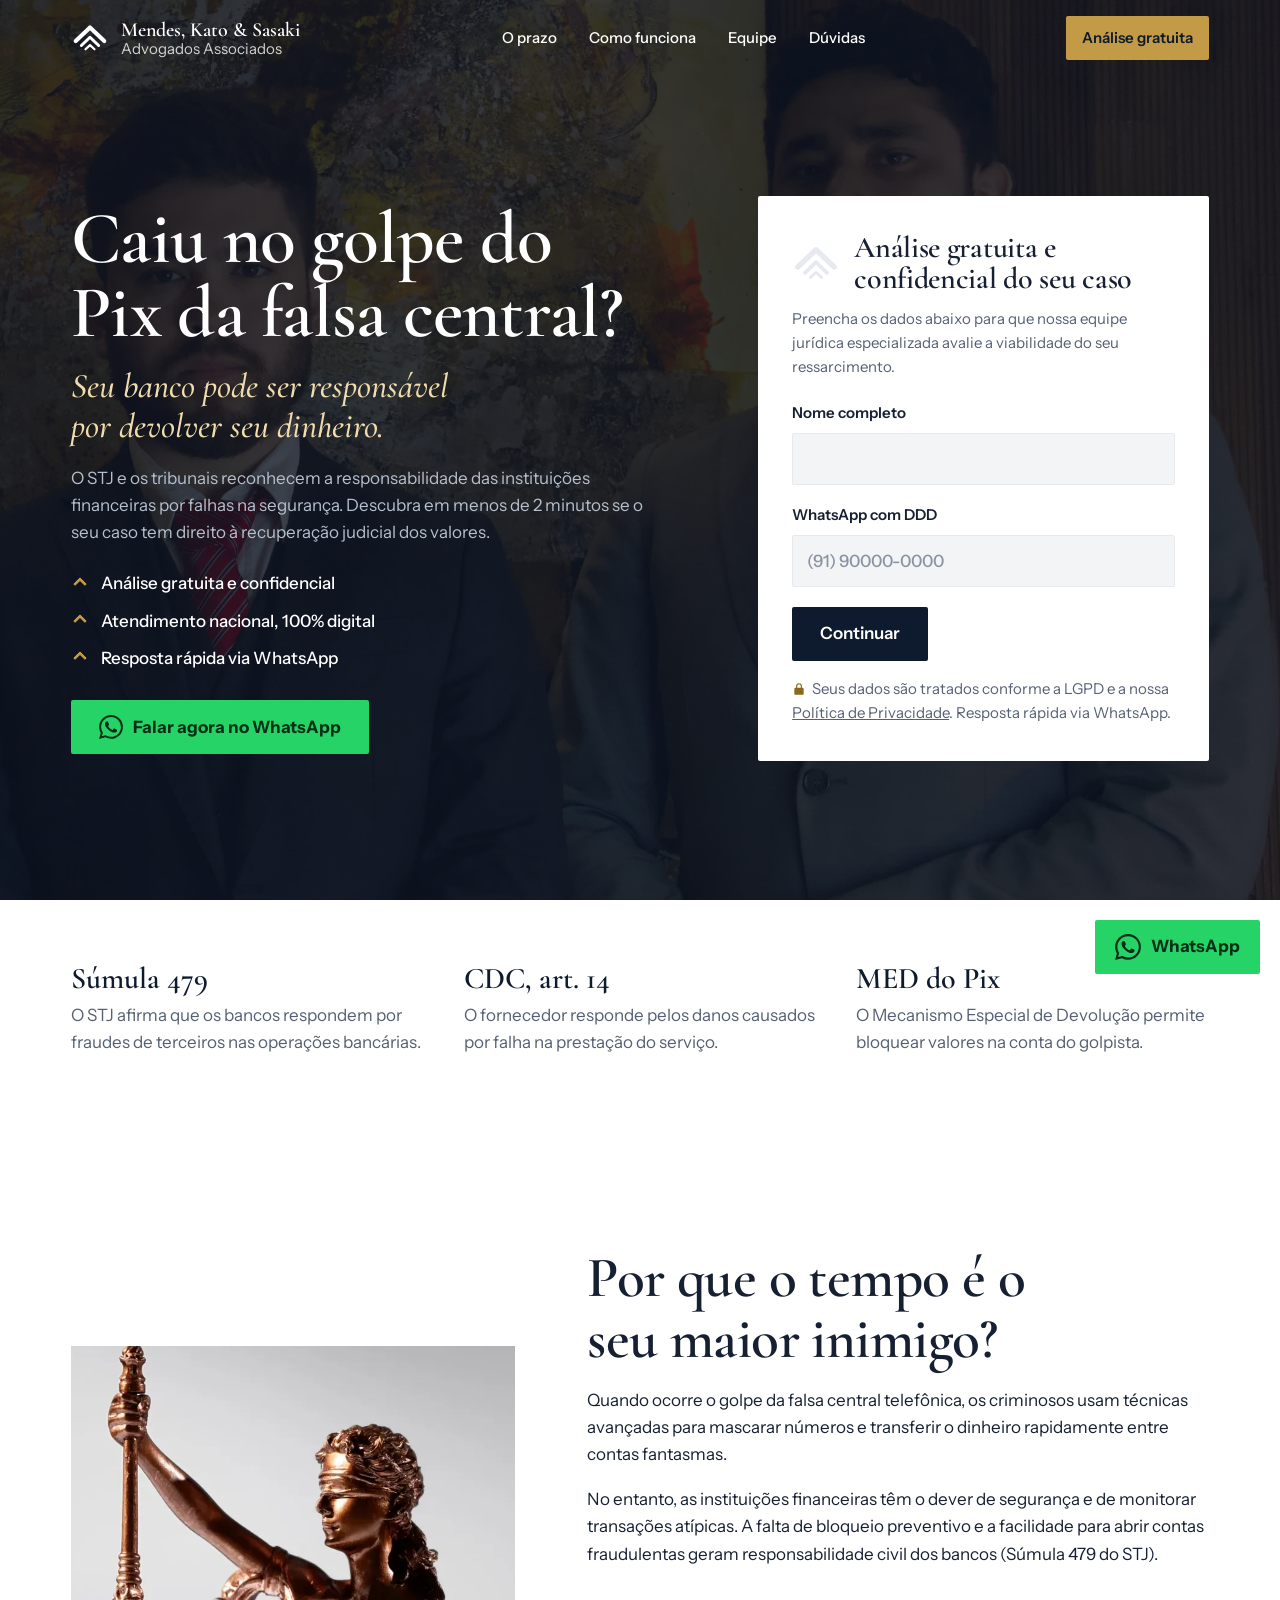
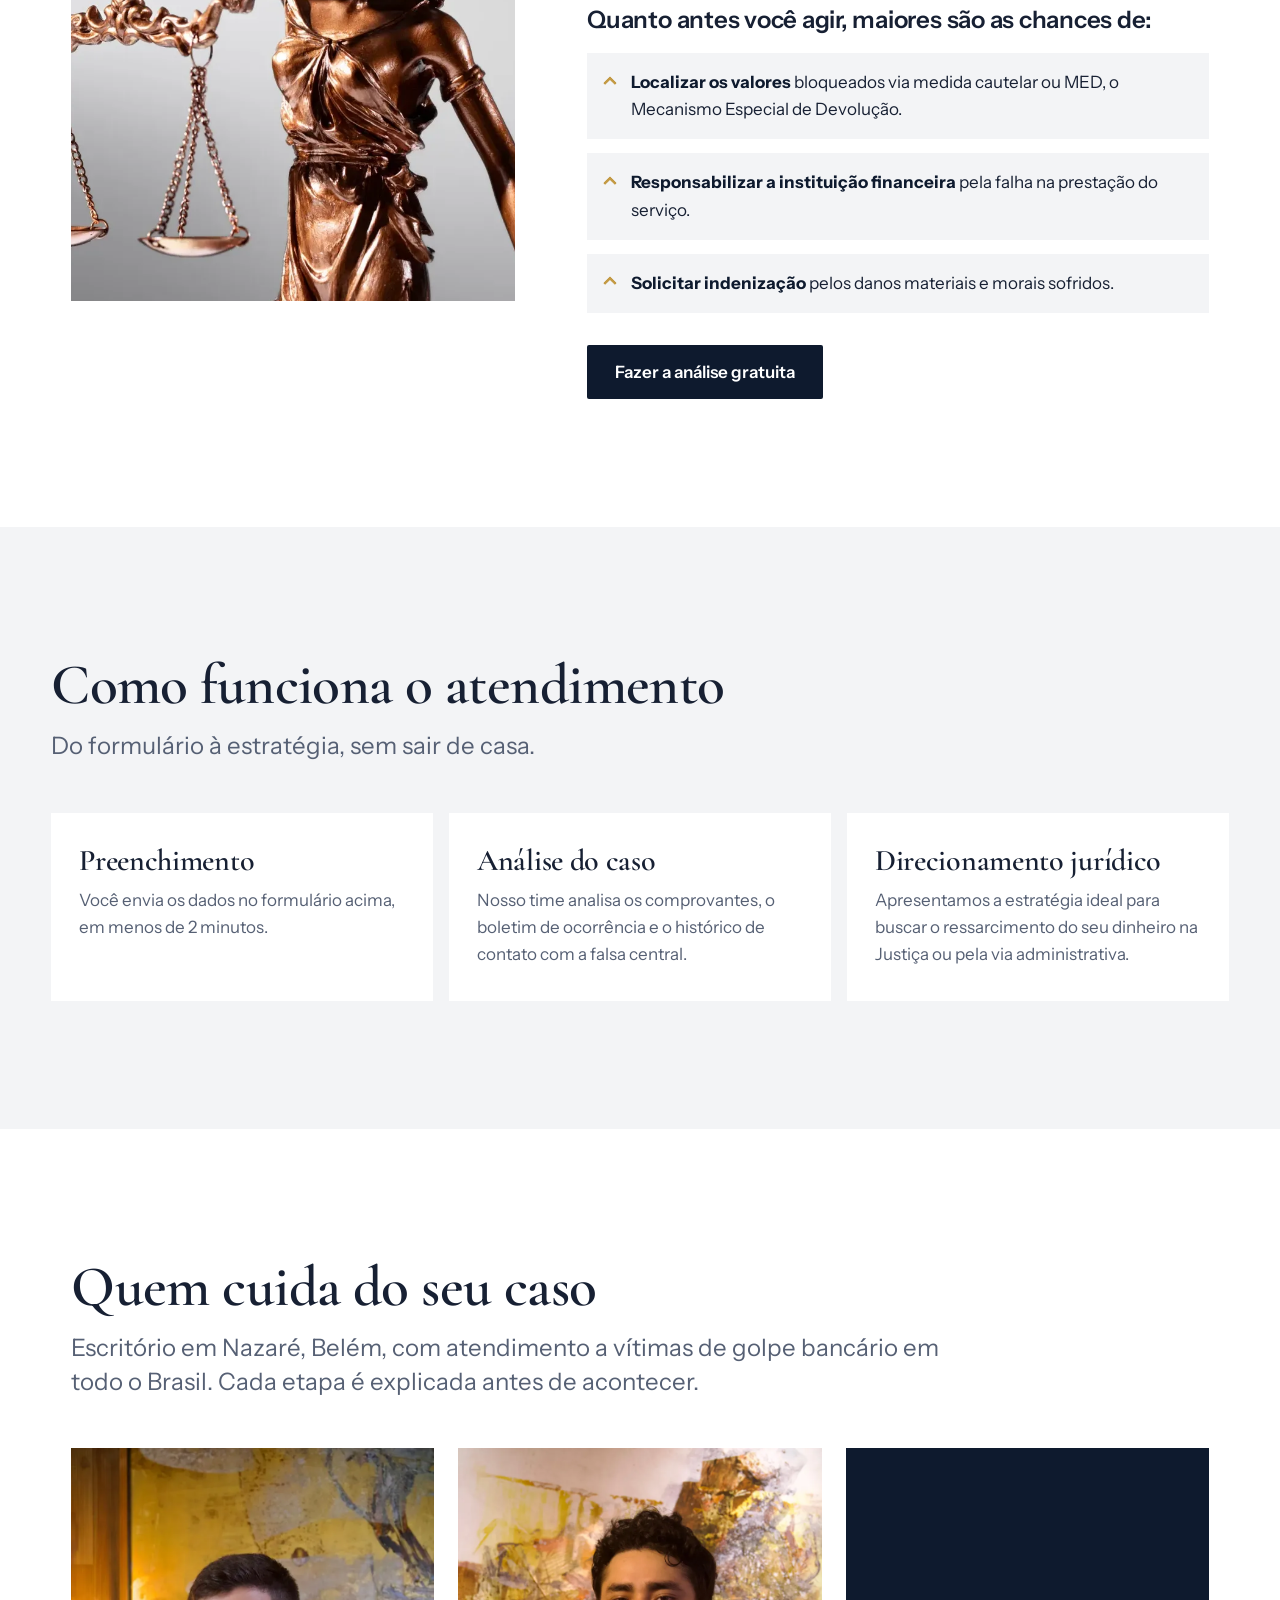
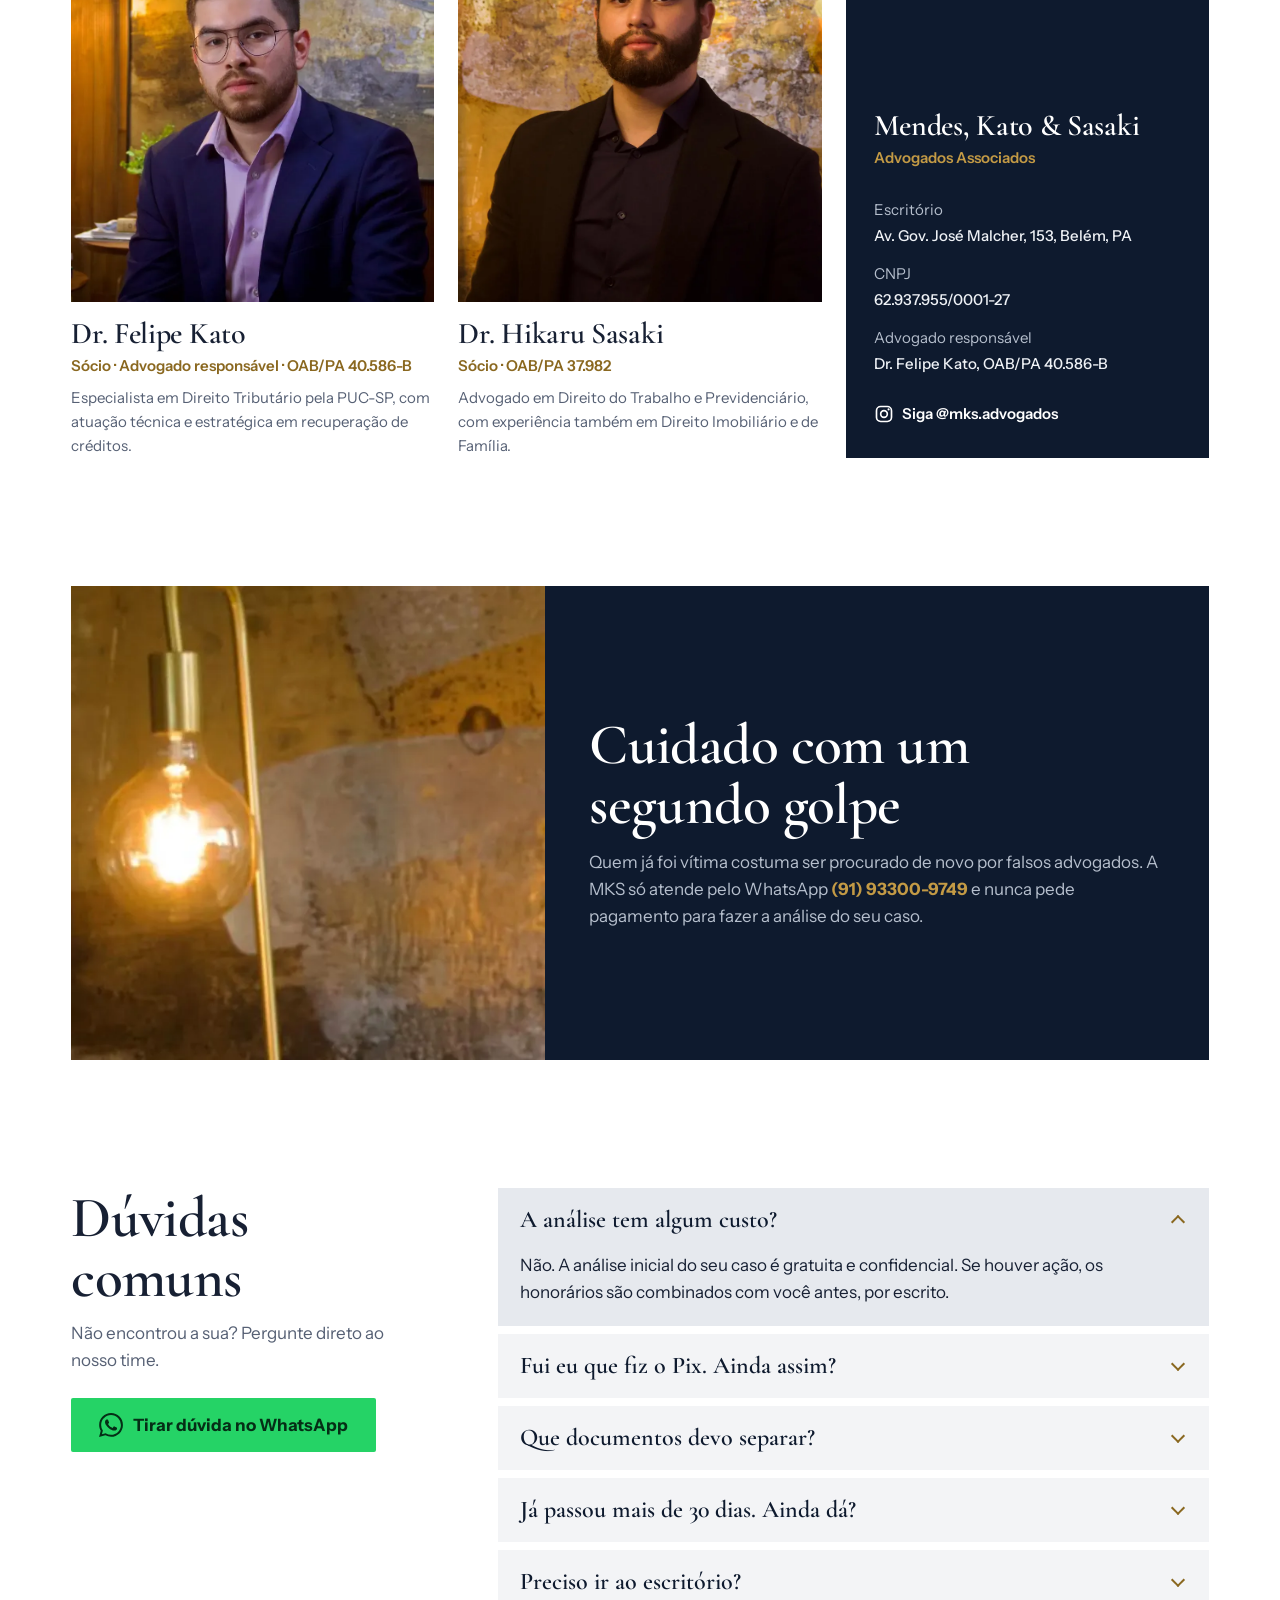
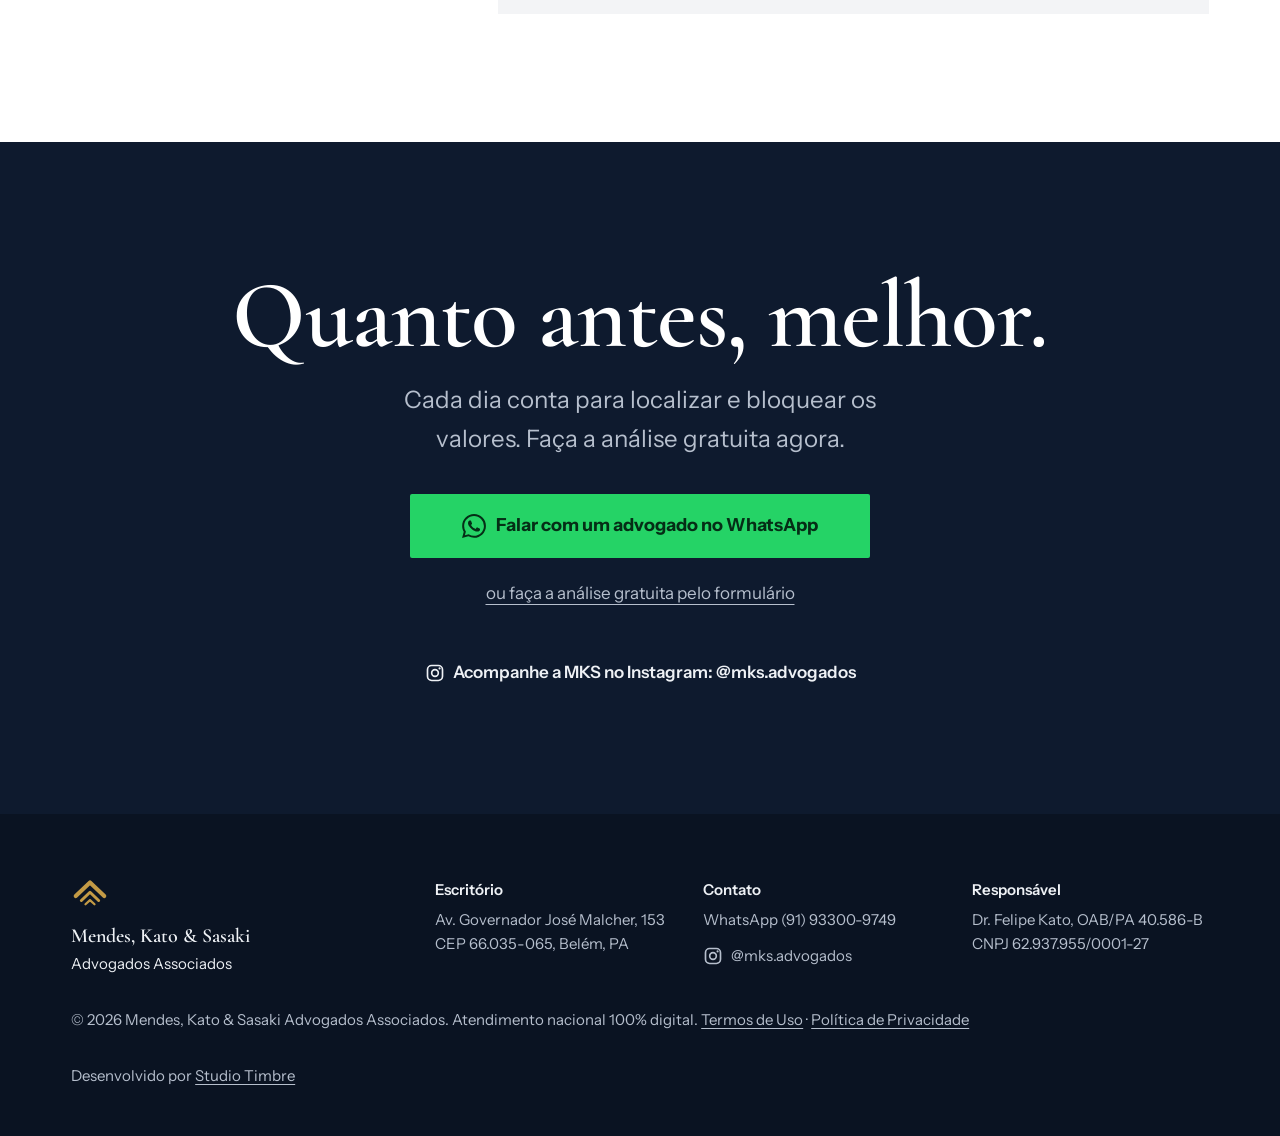
==== commit 28192473: "Rodapé: desenvolvido por Studio Timbre Co-Authored-By: Claude Opus 5.5 <noreply@anthropic.com>" ====
--- a/index.html
+++ b/index.html
@@ -3,13 +3,15 @@
 <head>
   <meta charset="utf-8">
   <meta name="viewport" content="width=device-width, initial-scale=1">
-  <title>Golpe do Pix da Falsa Central | MKS Advogados</title>
+  <title>MKS Advocacia</title>
   <meta name="description" content="Caiu no golpe do Pix da falsa central? Seu banco pode ser responsável por devolver seu dinheiro. Análise gratuita e confidencial do seu caso pelo WhatsApp.">
   <meta name="theme-color" content="#0e1a2e">
   <meta property="og:title" content="Caiu no golpe do Pix da falsa central?">
   <meta property="og:description" content="Seu banco pode ser responsável por devolver seu dinheiro. Descubra em menos de 2 minutos.">
   <meta property="og:image" content="img/socios-wide.webp">
-  <link rel="icon" href="favicon.ico">
+  <link rel="icon" href="favicon.ico" sizes="48x48">
+  <link rel="icon" href="favicon.svg" type="image/svg+xml">
+  <link rel="apple-touch-icon" href="apple-touch-icon.png">
   <link rel="preconnect" href="https://fonts.googleapis.com">
   <link rel="preconnect" href="https://fonts.gstatic.com" crossorigin>
   <link href="https://fonts.googleapis.com/css2?family=Cormorant+Garamond:ital,wght@0,500;0,600;1,500&family=Instrument+Sans:wght@400;500;600&display=swap" rel="stylesheet">
@@ -135,7 +137,7 @@
                 <p class="field-error" id="banco-erro" hidden>Escreva o nome do seu banco.</p>
               </div>
               <div class="step-actions">
-                <button class="btn btn-wa btn-cta" type="submit"><svg aria-hidden="true"><use href="#wa"/></svg>Quero verificar se posso recuperar meu dinheiro</button>
+                <button class="btn btn-wa btn-cta" type="submit"><svg aria-hidden="true"><use href="#wa"/></svg>QUERO RECUPERAR MEU DINHEIRO</button>
                 <button class="link" type="button" data-back>Voltar</button>
               </div>
             </fieldset>
@@ -298,6 +300,7 @@
     <div><p class="foot-h">Contato</p><p><a href="https://wa.me/5591933009749" target="_blank" rel="noopener">WhatsApp (91) 93300-9749</a></p><p class="foot-social"><a href="https://www.instagram.com/mks.advogados/" target="_blank" rel="noopener"><svg aria-hidden="true"><use href="#ig"/></svg>@mks.advogados</a></p></div>
     <div><p class="foot-h">Responsável</p><p>Dr. Felipe Kato, OAB/PA 40.586-B<br>CNPJ 62.937.955/0001-27</p></div>
     <p class="foot-legal">© 2026 Mendes, Kato &amp; Sasaki Advogados Associados. Atendimento nacional 100% digital. <a href="privacidade.html#termos">Termos de Uso</a> · <a href="privacidade.html">Política de Privacidade</a></p>
+    <p class="foot-legal">Desenvolvido por <a href="https://studiotimbre.com.br" target="_blank" rel="noopener">Studio Timbre</a></p>
   </footer>
 
   <a class="wa-tab btn-wa" href="https://wa.me/5591933009749?text=Ol%C3%A1!%20Vim%20pelo%20site%20e%20quero%20falar%20sobre%20um%20golpe%20do%20Pix." target="_blank" rel="noopener" aria-label="Falar no WhatsApp">
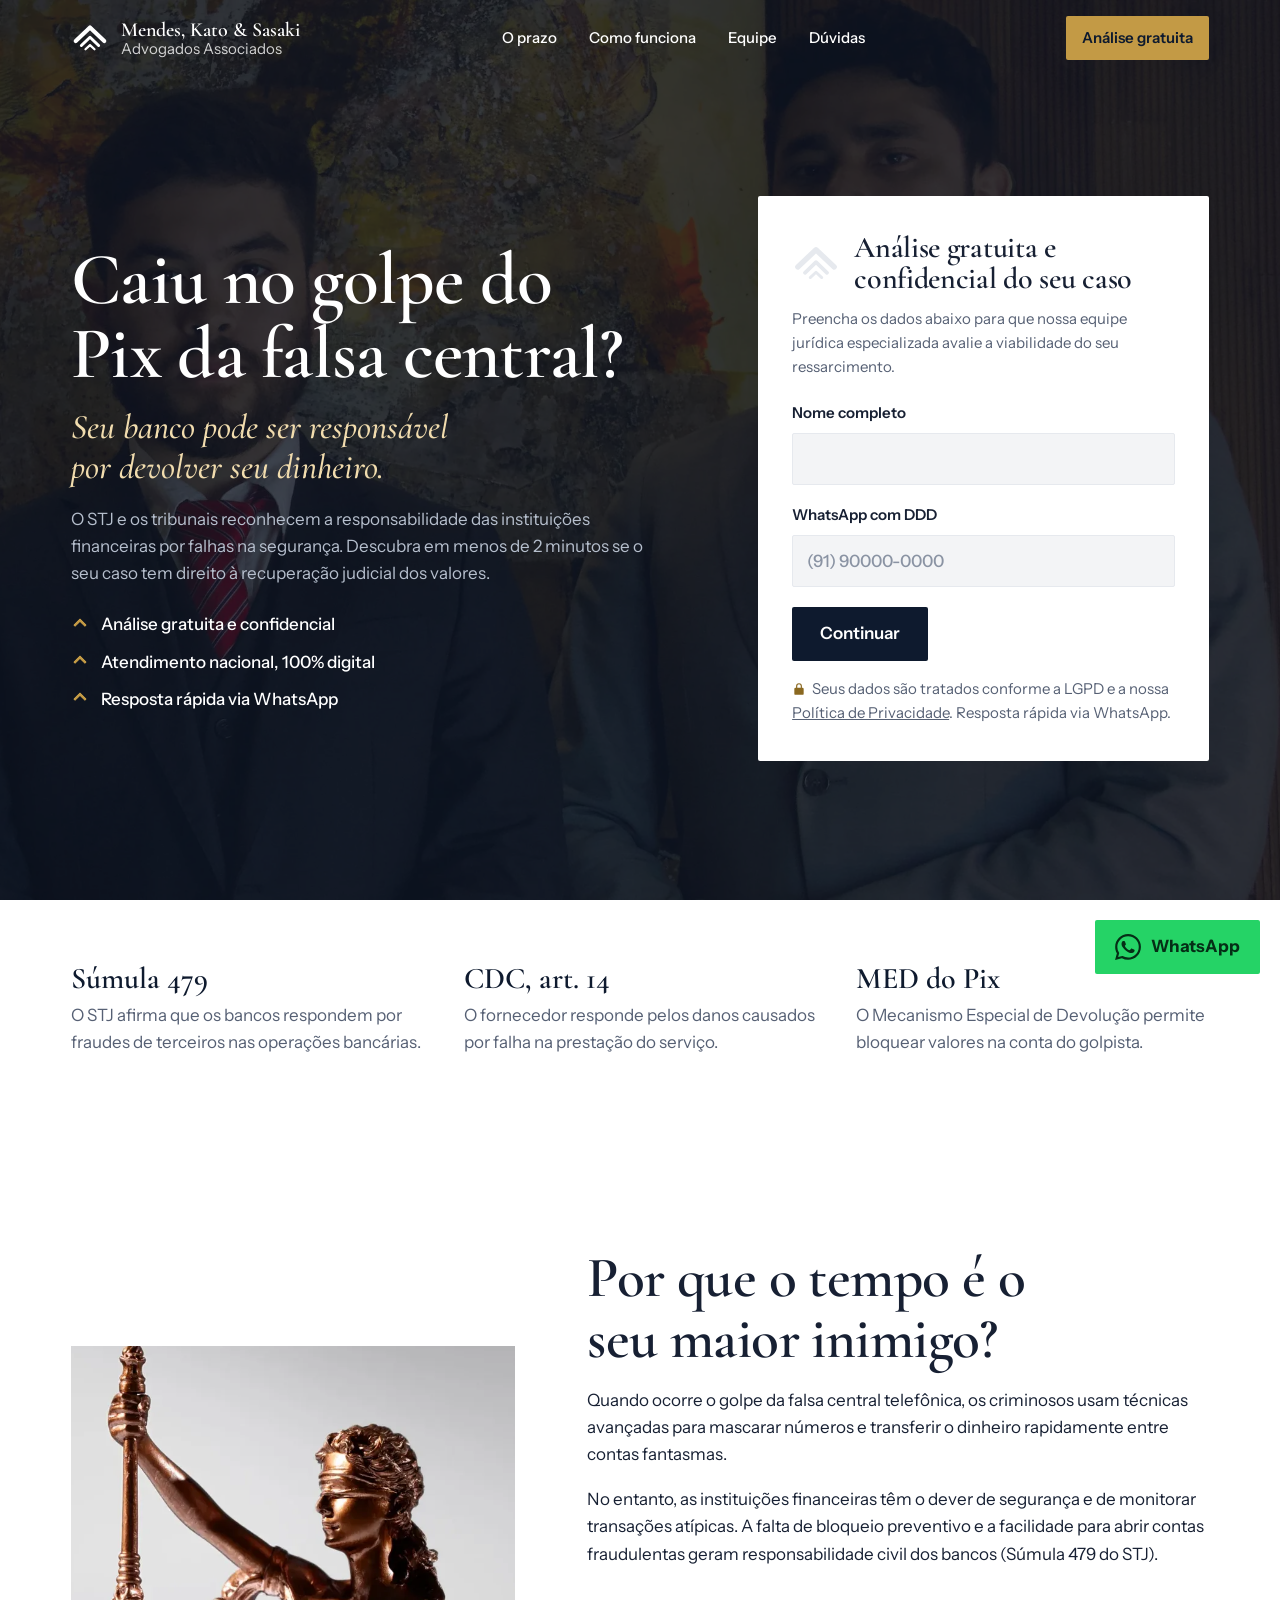
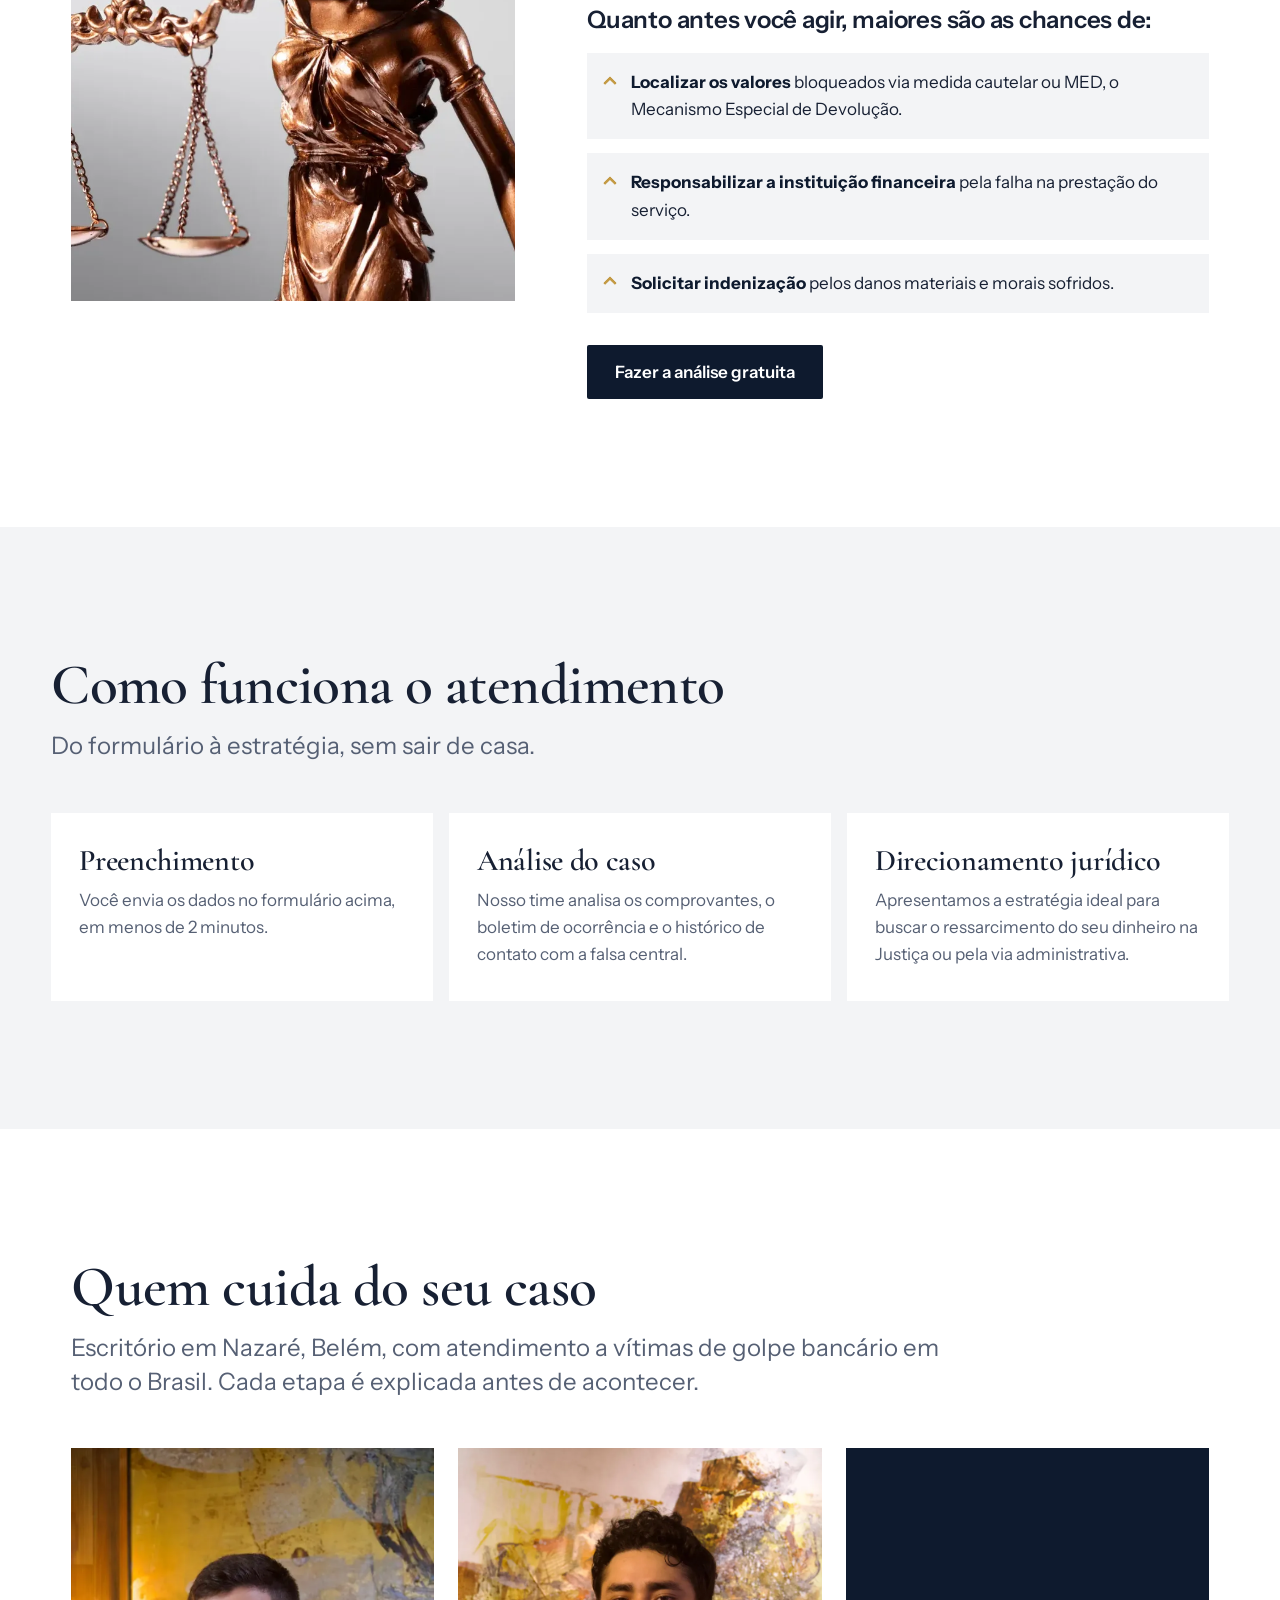
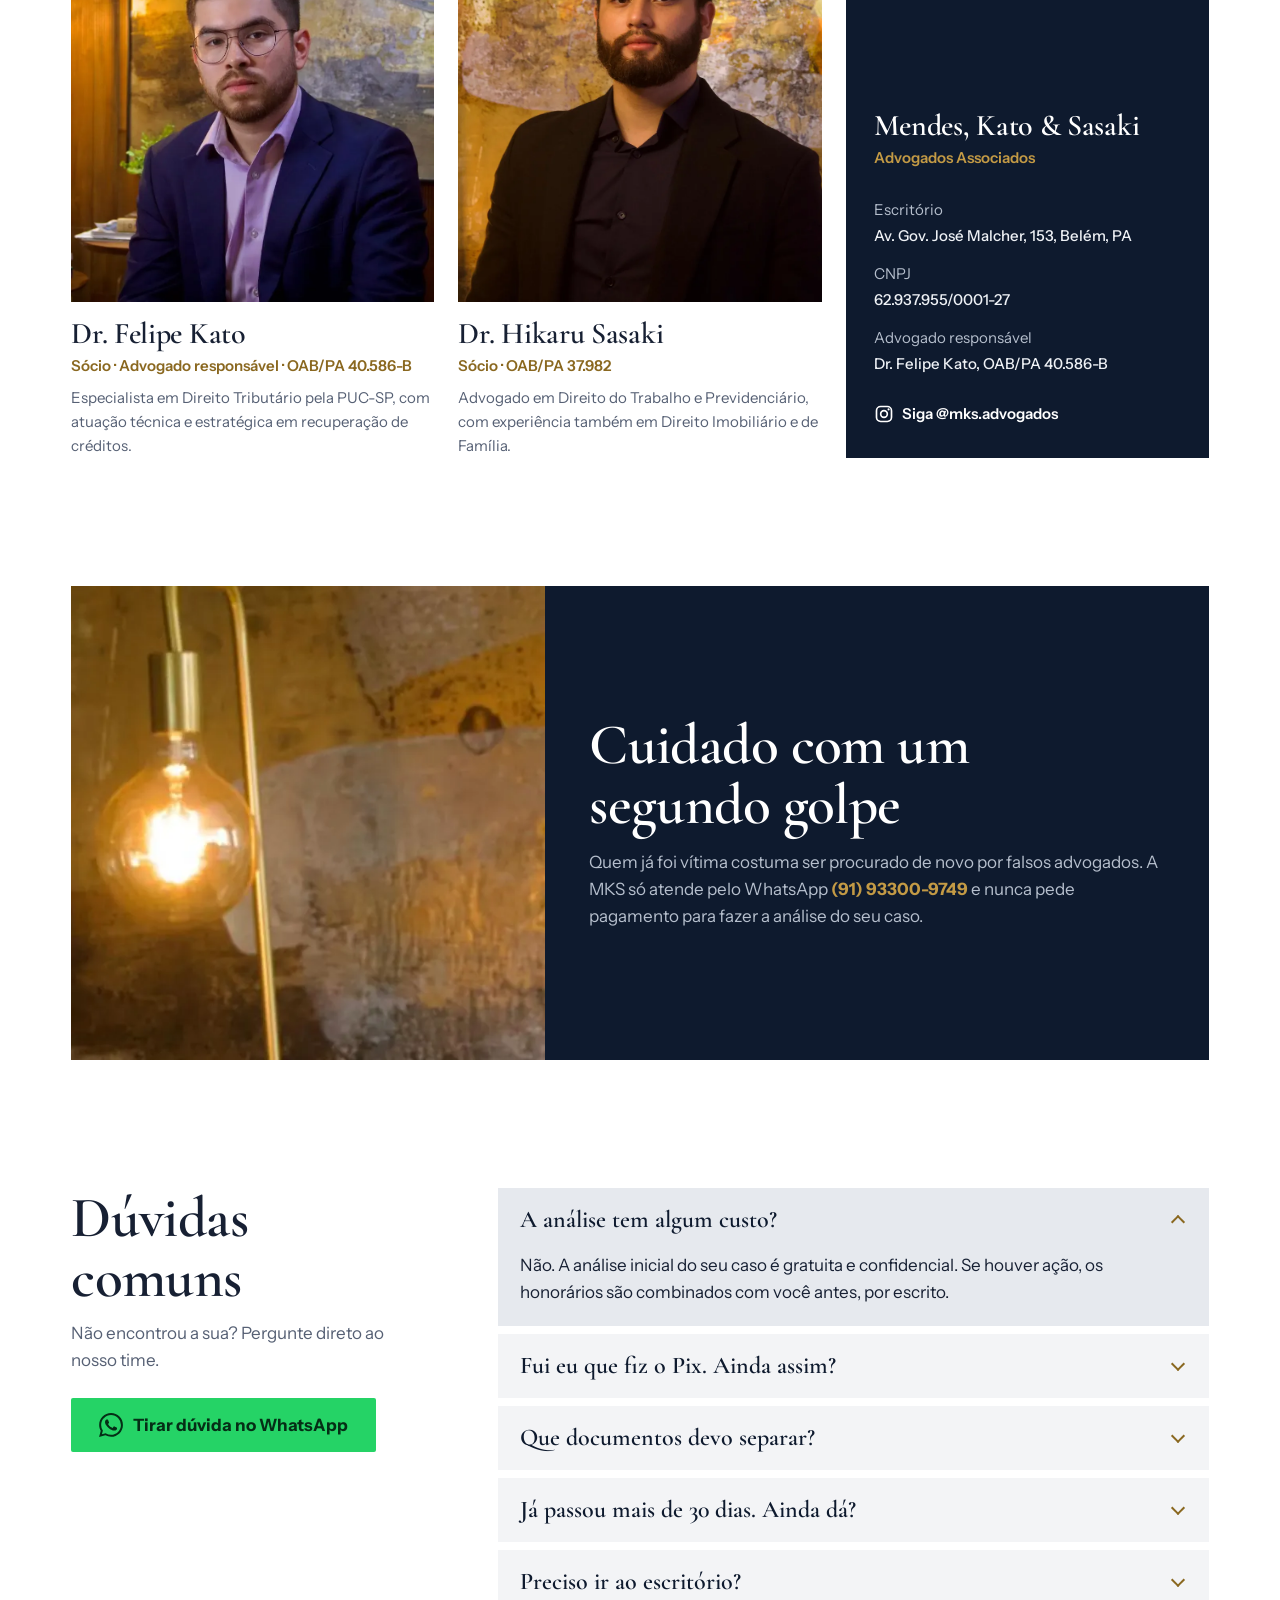
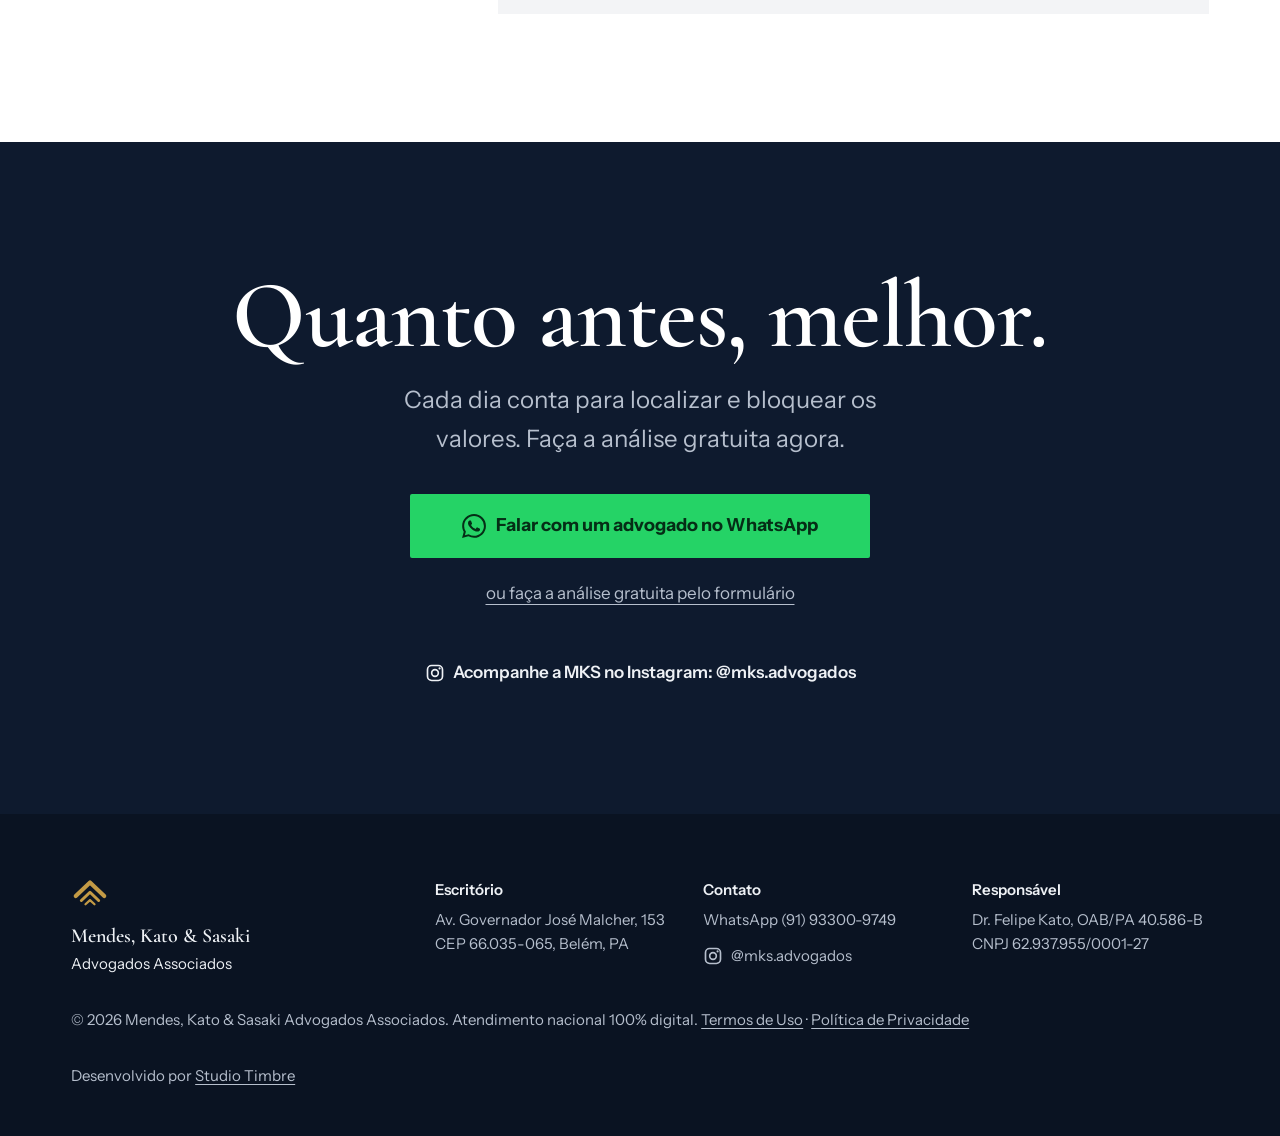
==== commit 1239bcc2: "Remove o botão "Falar agora no WhatsApp" do hero O formulário fica como única ação no topo da página" ====
--- a/index.html
+++ b/index.html
@@ -63,7 +63,6 @@
             <li>Atendimento nacional, 100% digital</li>
             <li>Resposta rápida via WhatsApp</li>
           </ul>
-          <a class="btn btn-wa hero-wa" href="https://wa.me/5591933009749?text=Ol%C3%A1!%20Vim%20pelo%20site%20e%20quero%20falar%20sobre%20um%20golpe%20do%20Pix." target="_blank" rel="noopener"><svg aria-hidden="true"><use href="#wa"/></svg>Falar agora no WhatsApp</a>
         </div>
 
         <!-- Formulário: as três divisas do logo marcam as três etapas -->
--- a/css/style.css
+++ b/css/style.css
@@ -80,7 +80,6 @@
   70%, 100% { box-shadow: 0 0 0 16px rgba(37, 211, 102, 0); } /* taste-skill-ignore */
 }
 .btn-big { min-height: 64px; padding: 18px 34px; font-size: 1.125rem; }
-.hero-wa { margin-top: 28px; }
 
 .link {
   background: none; border: 0; padding: 12px 4px; cursor: pointer; font: inherit; color: inherit;
